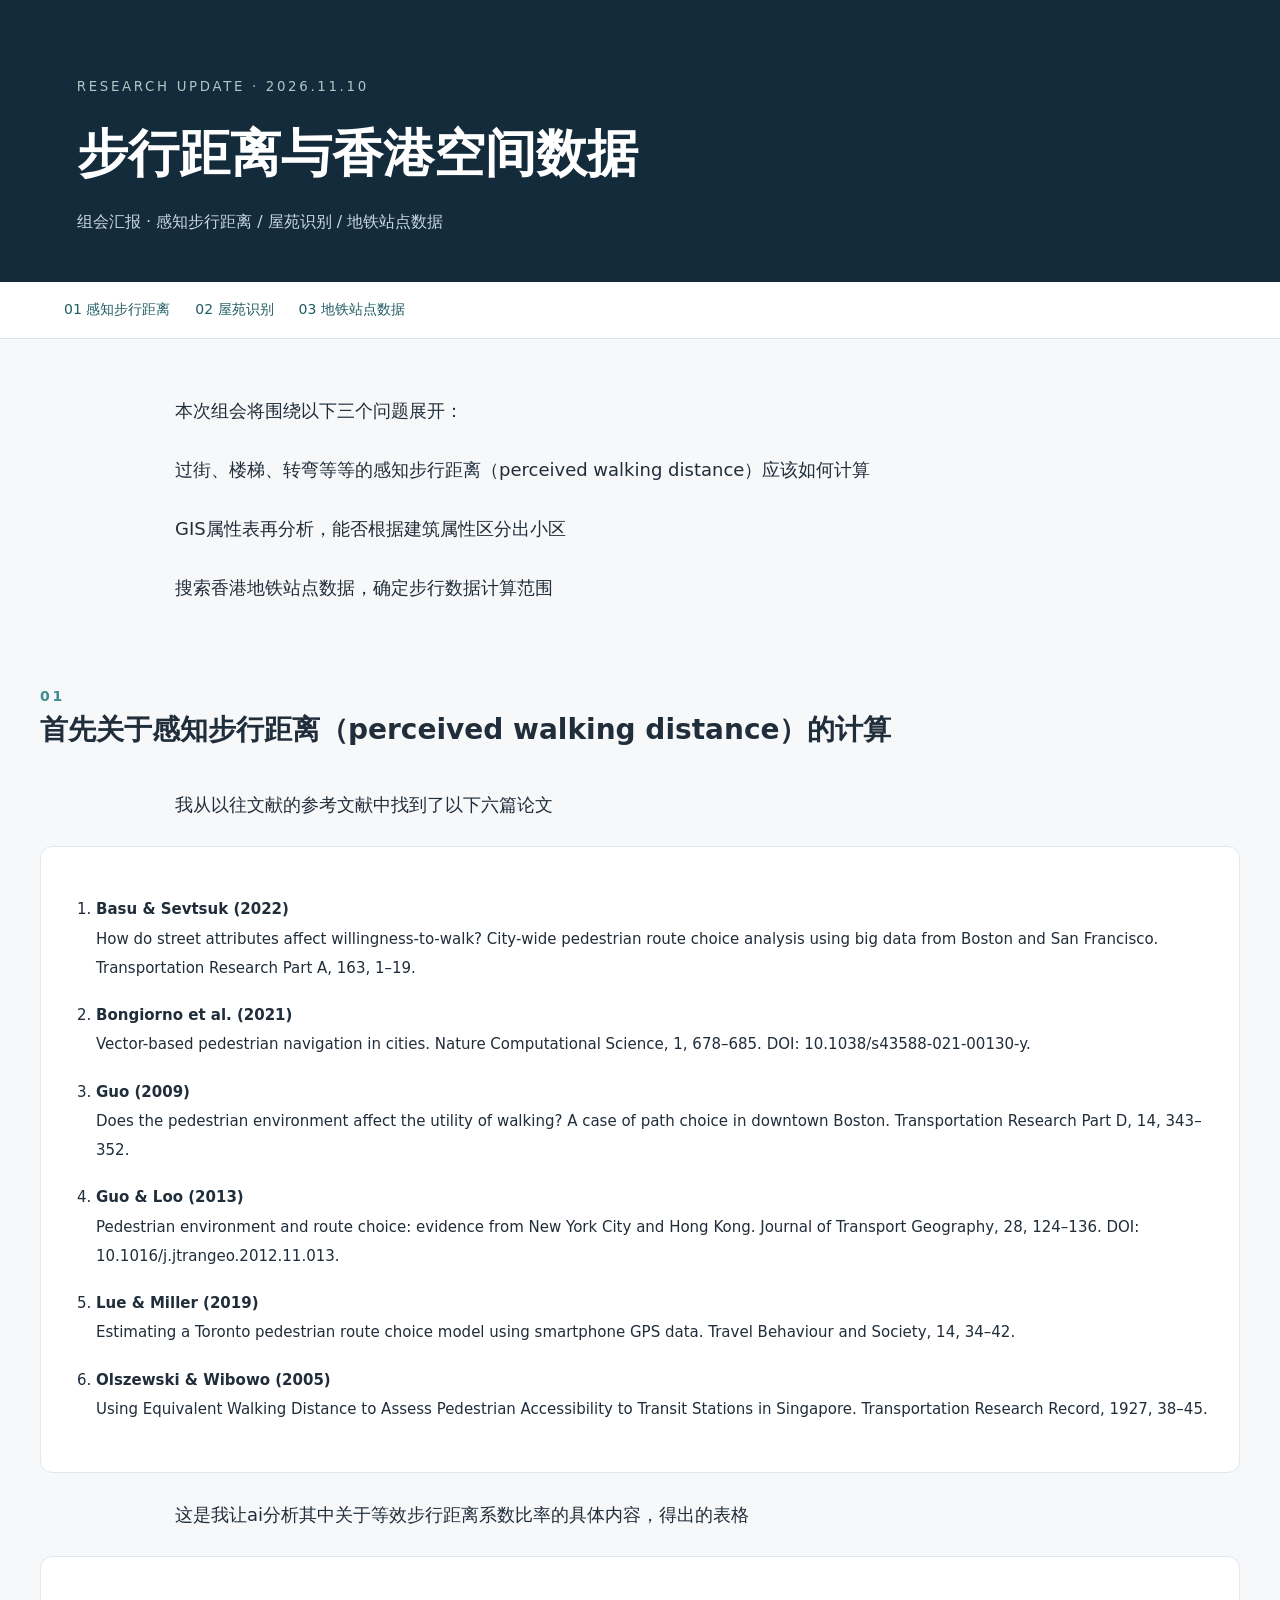
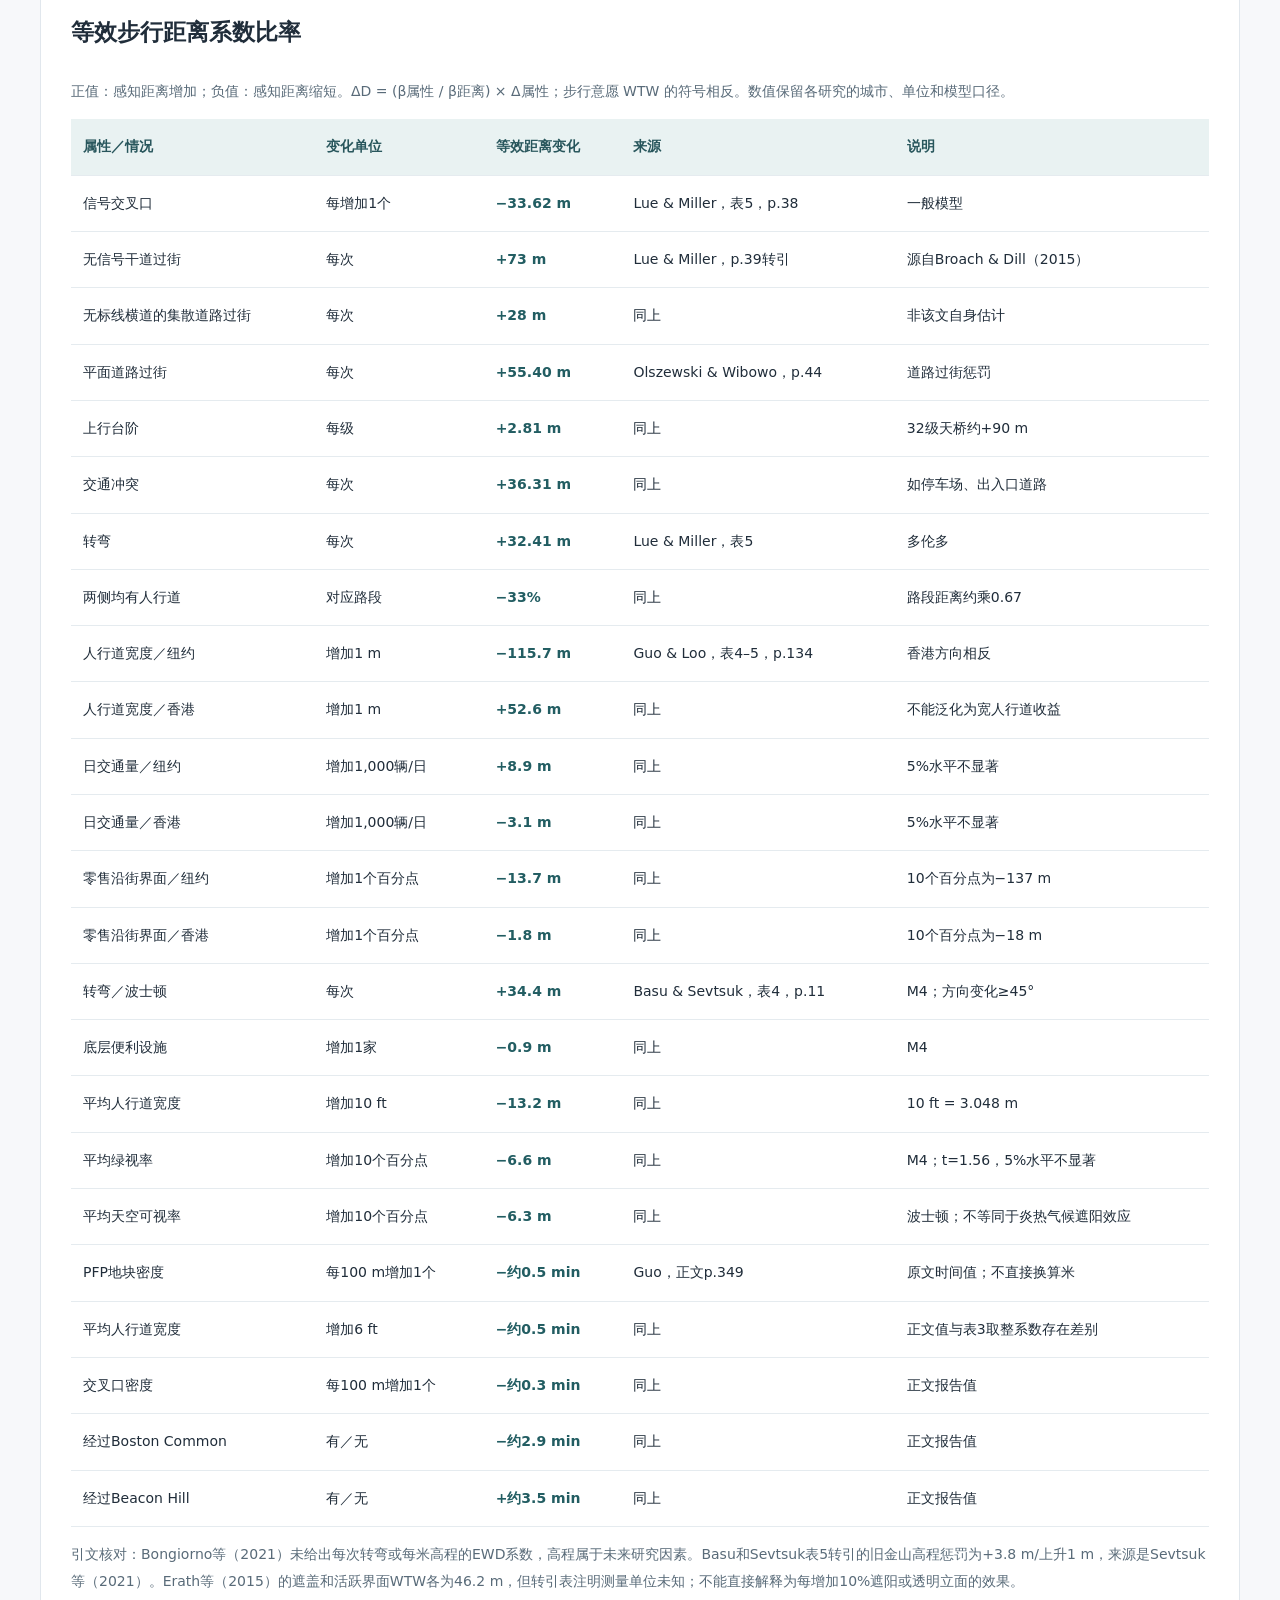
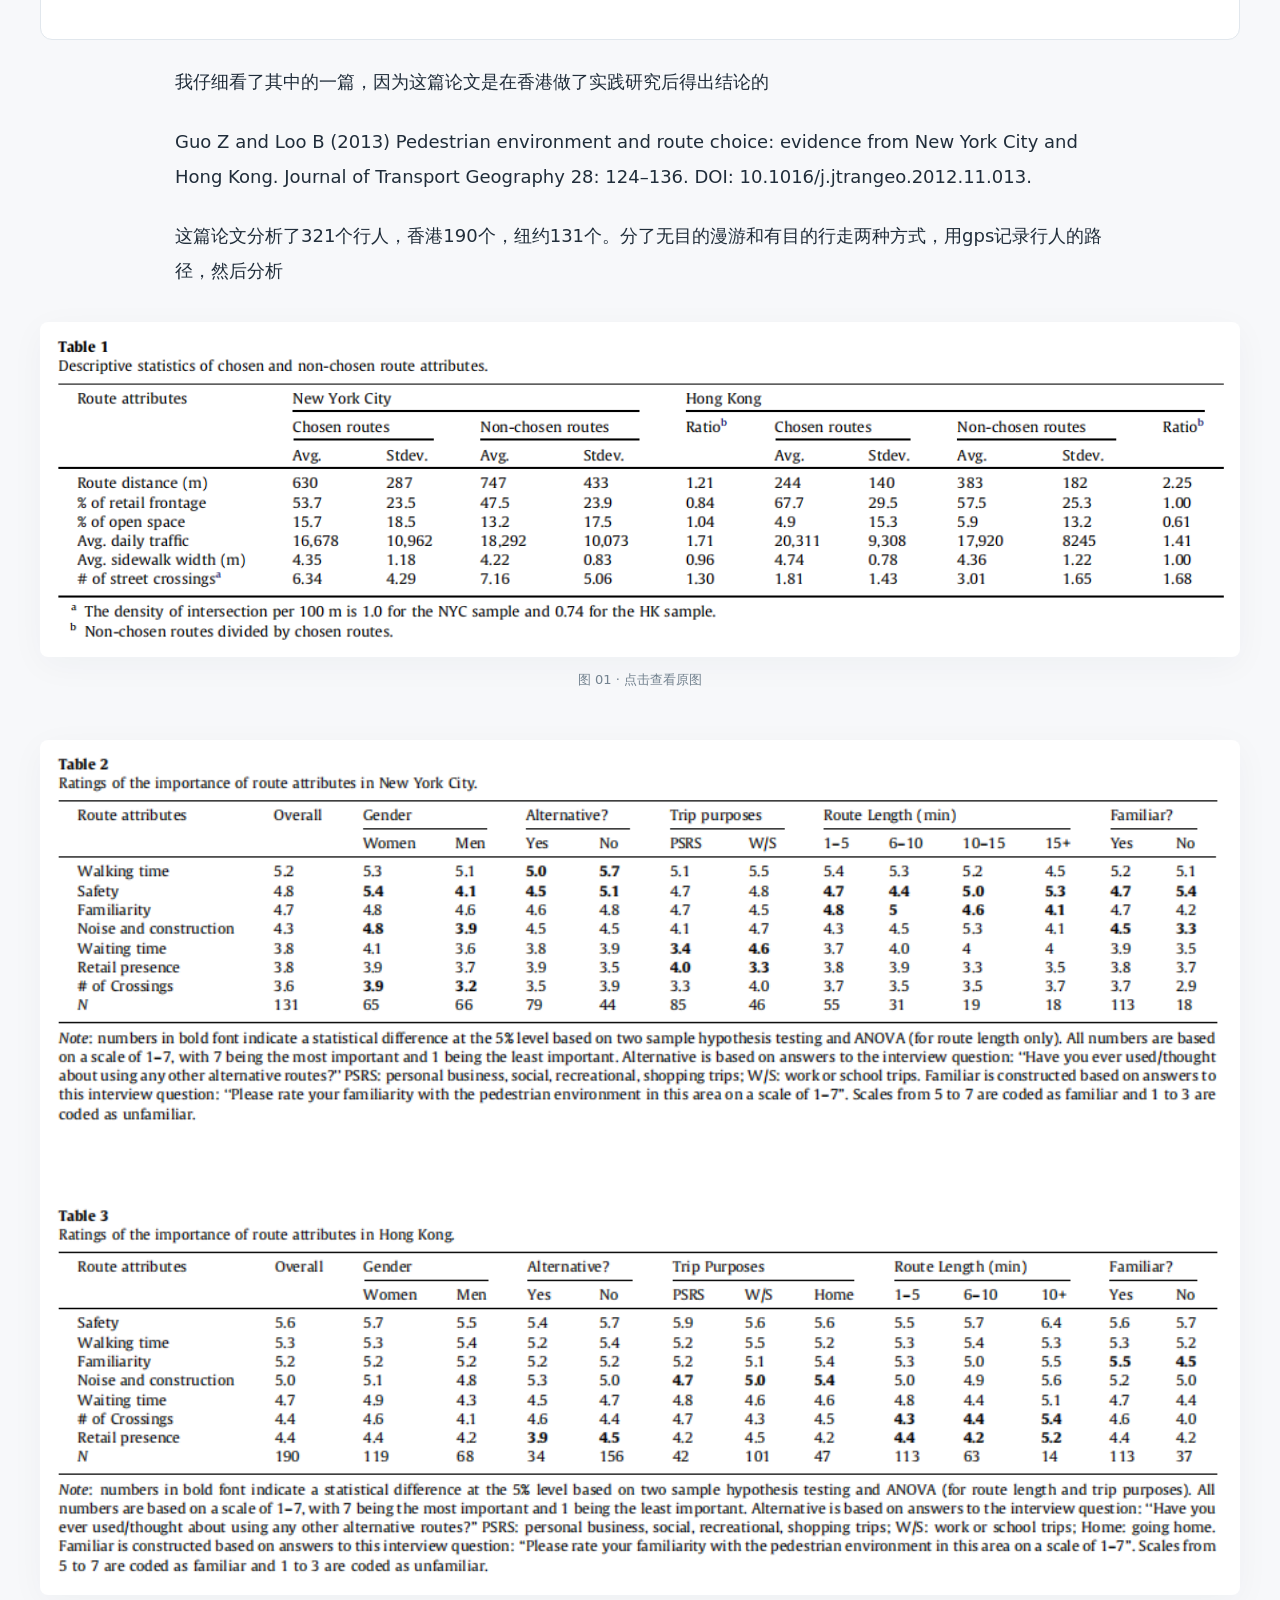
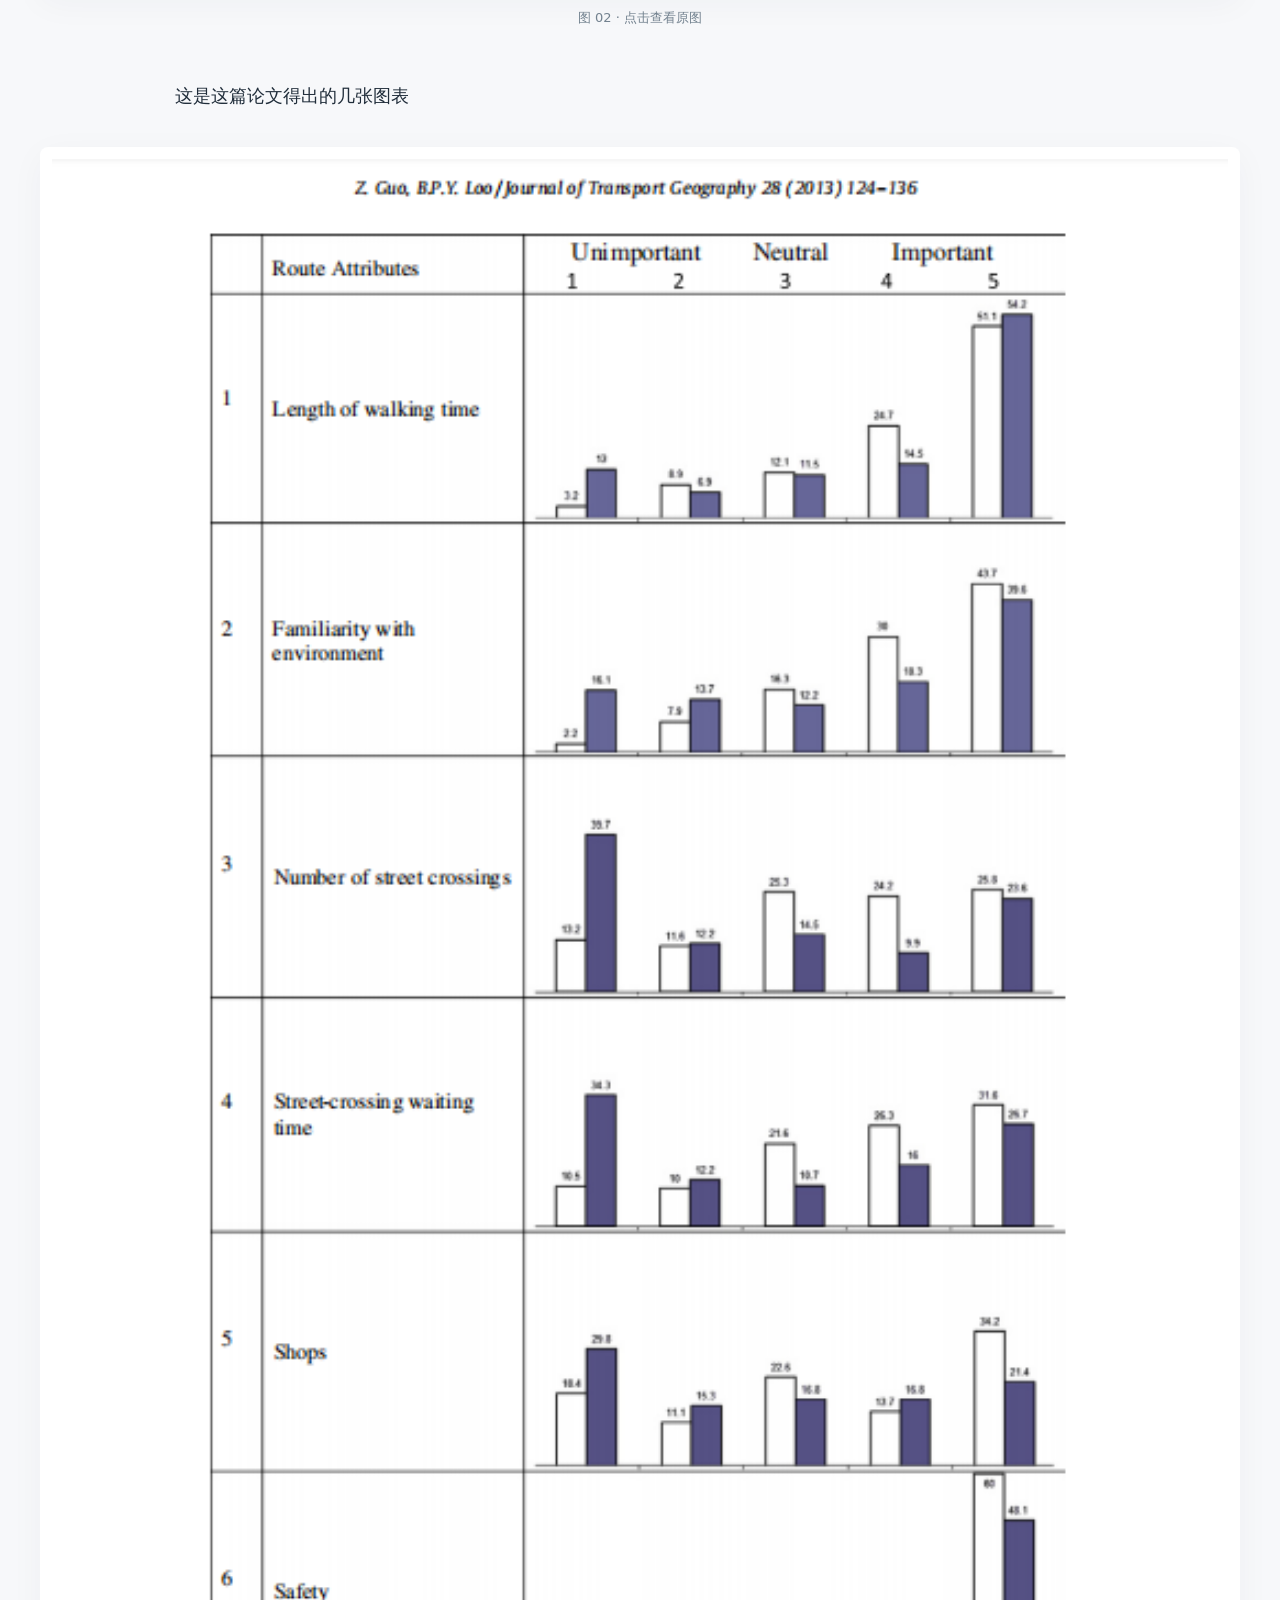
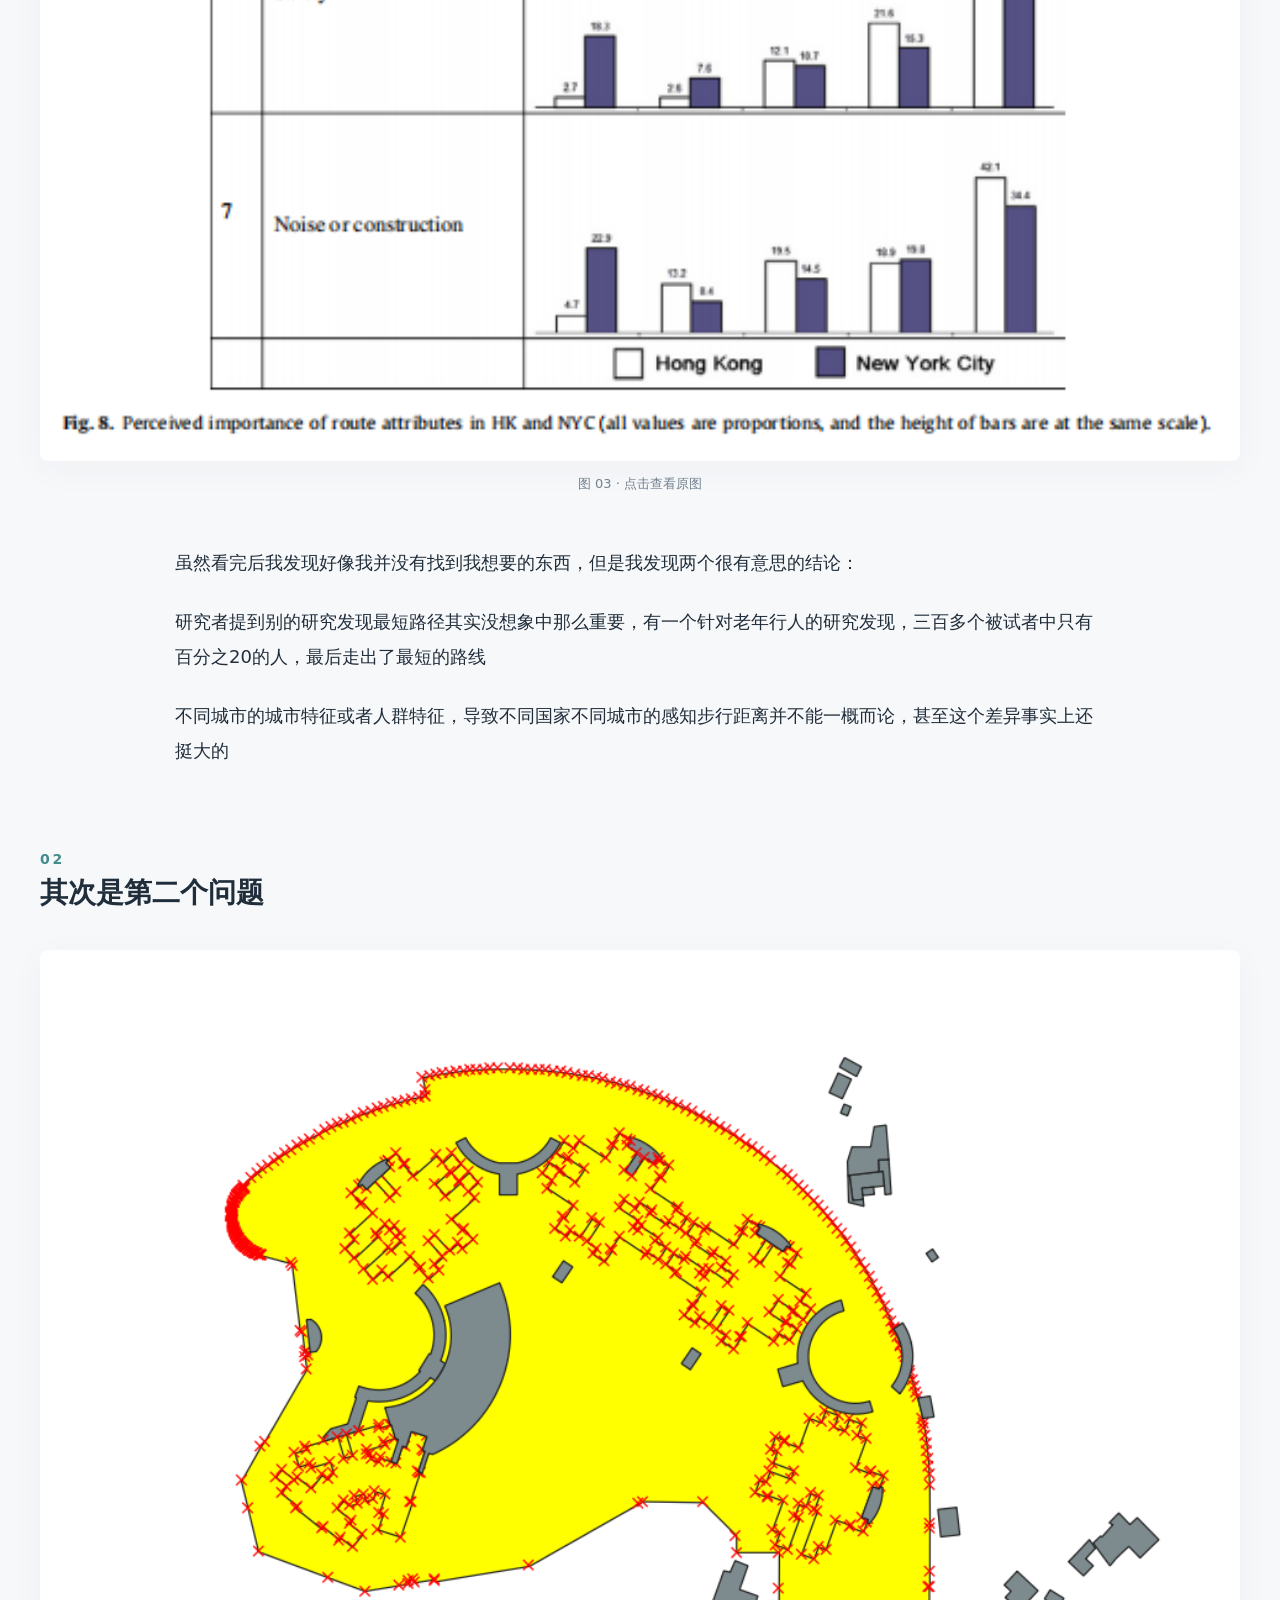
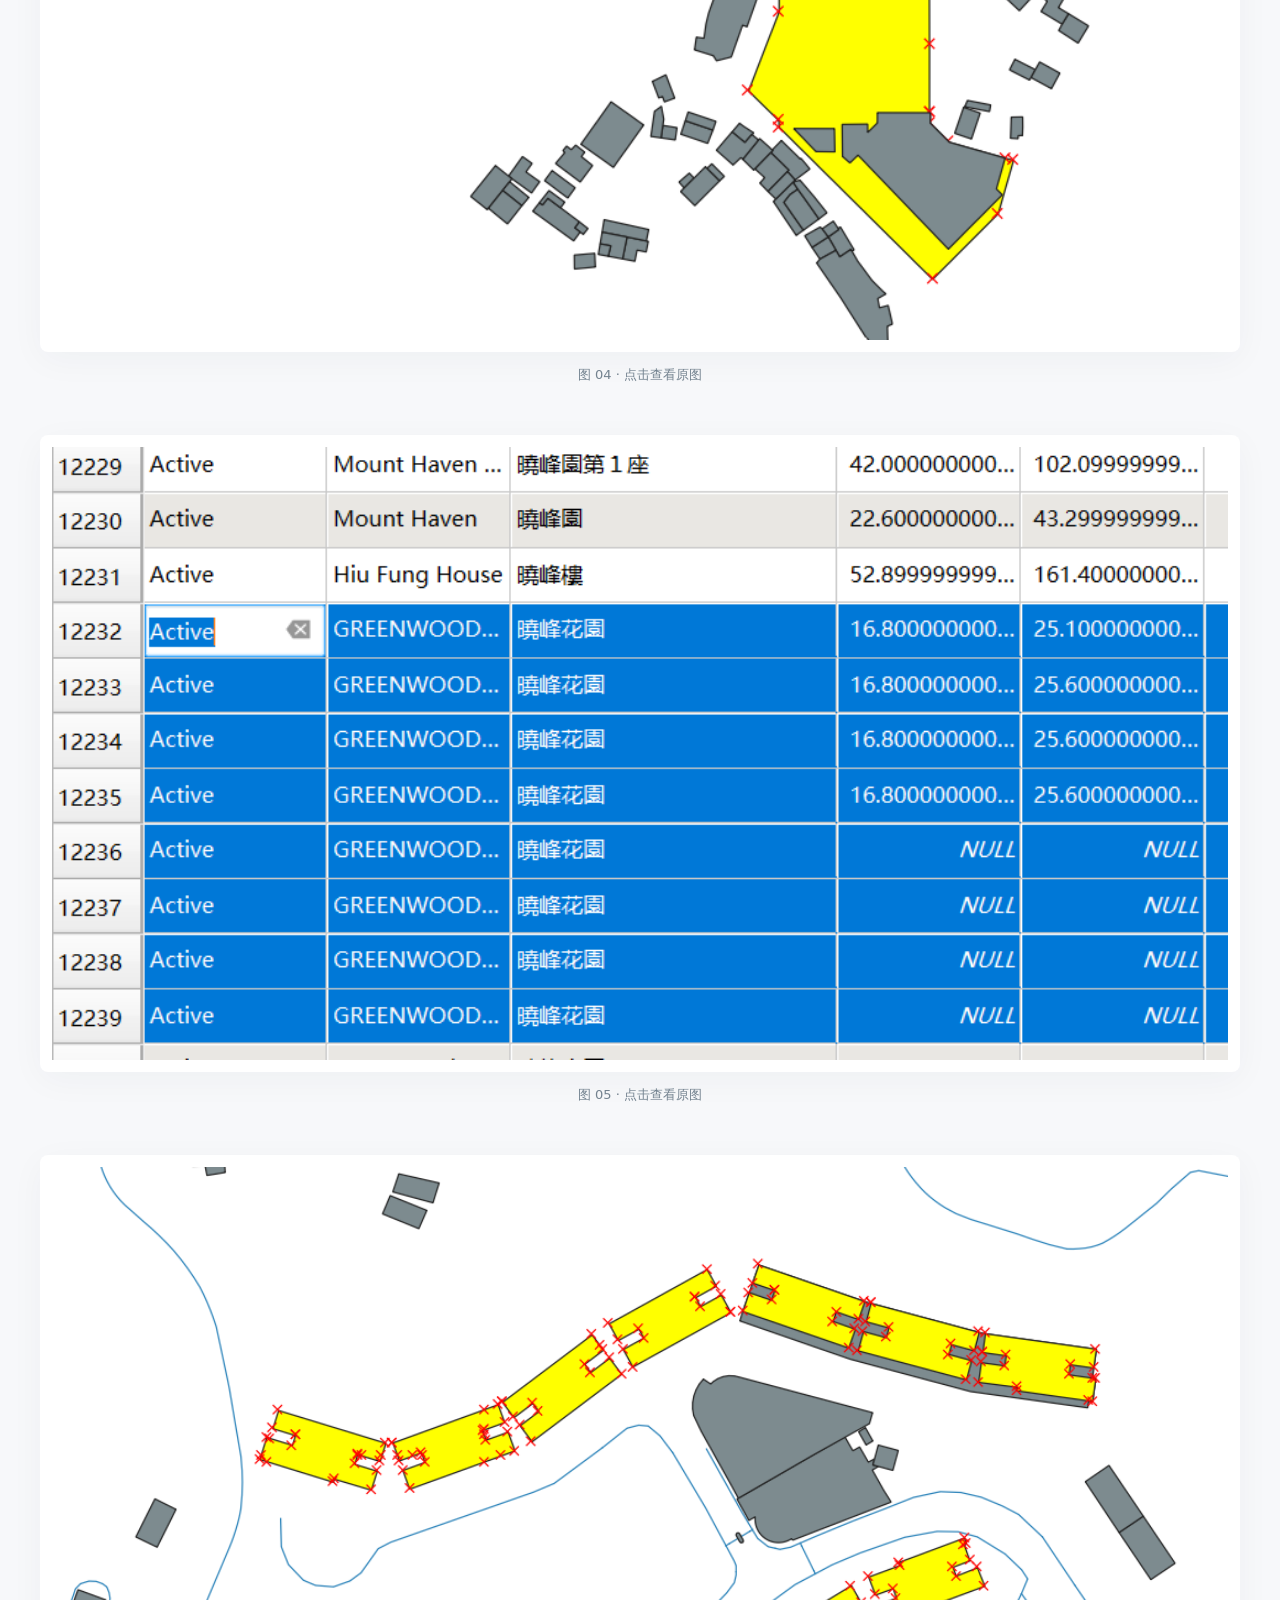
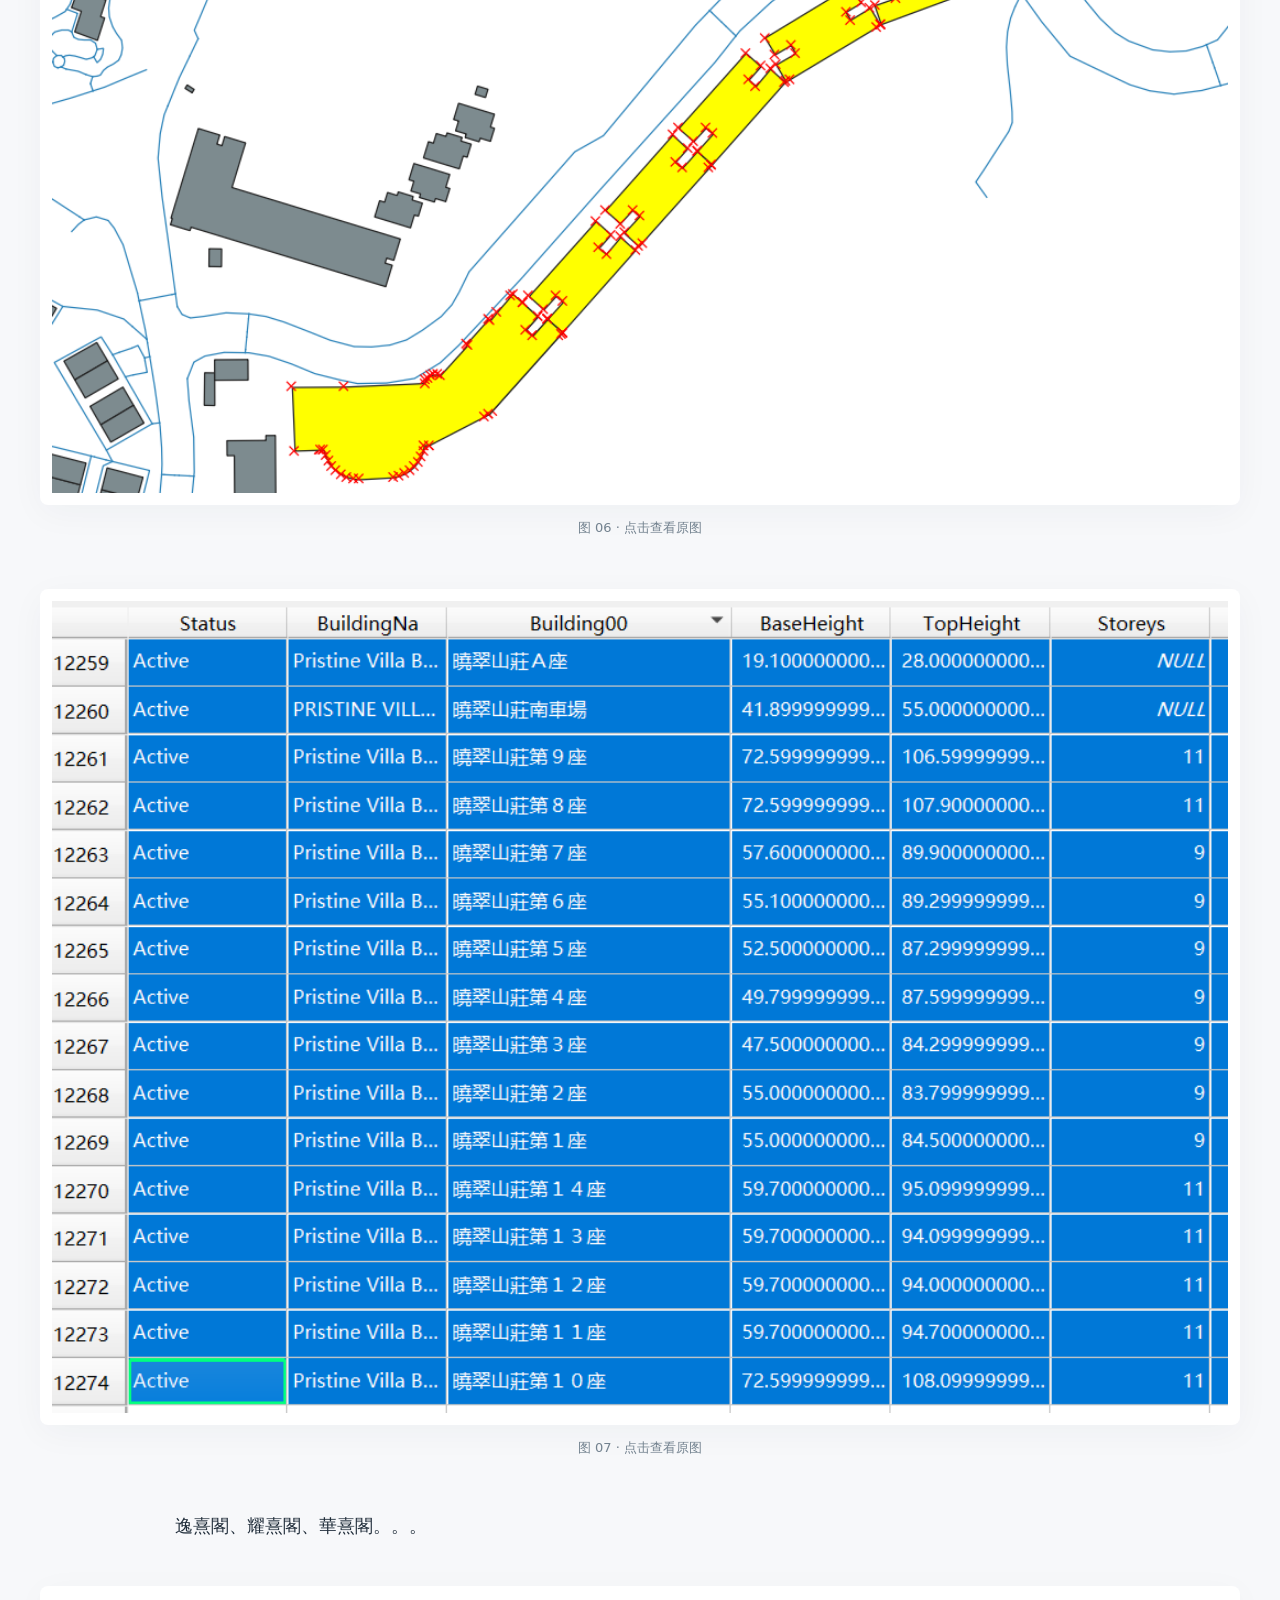
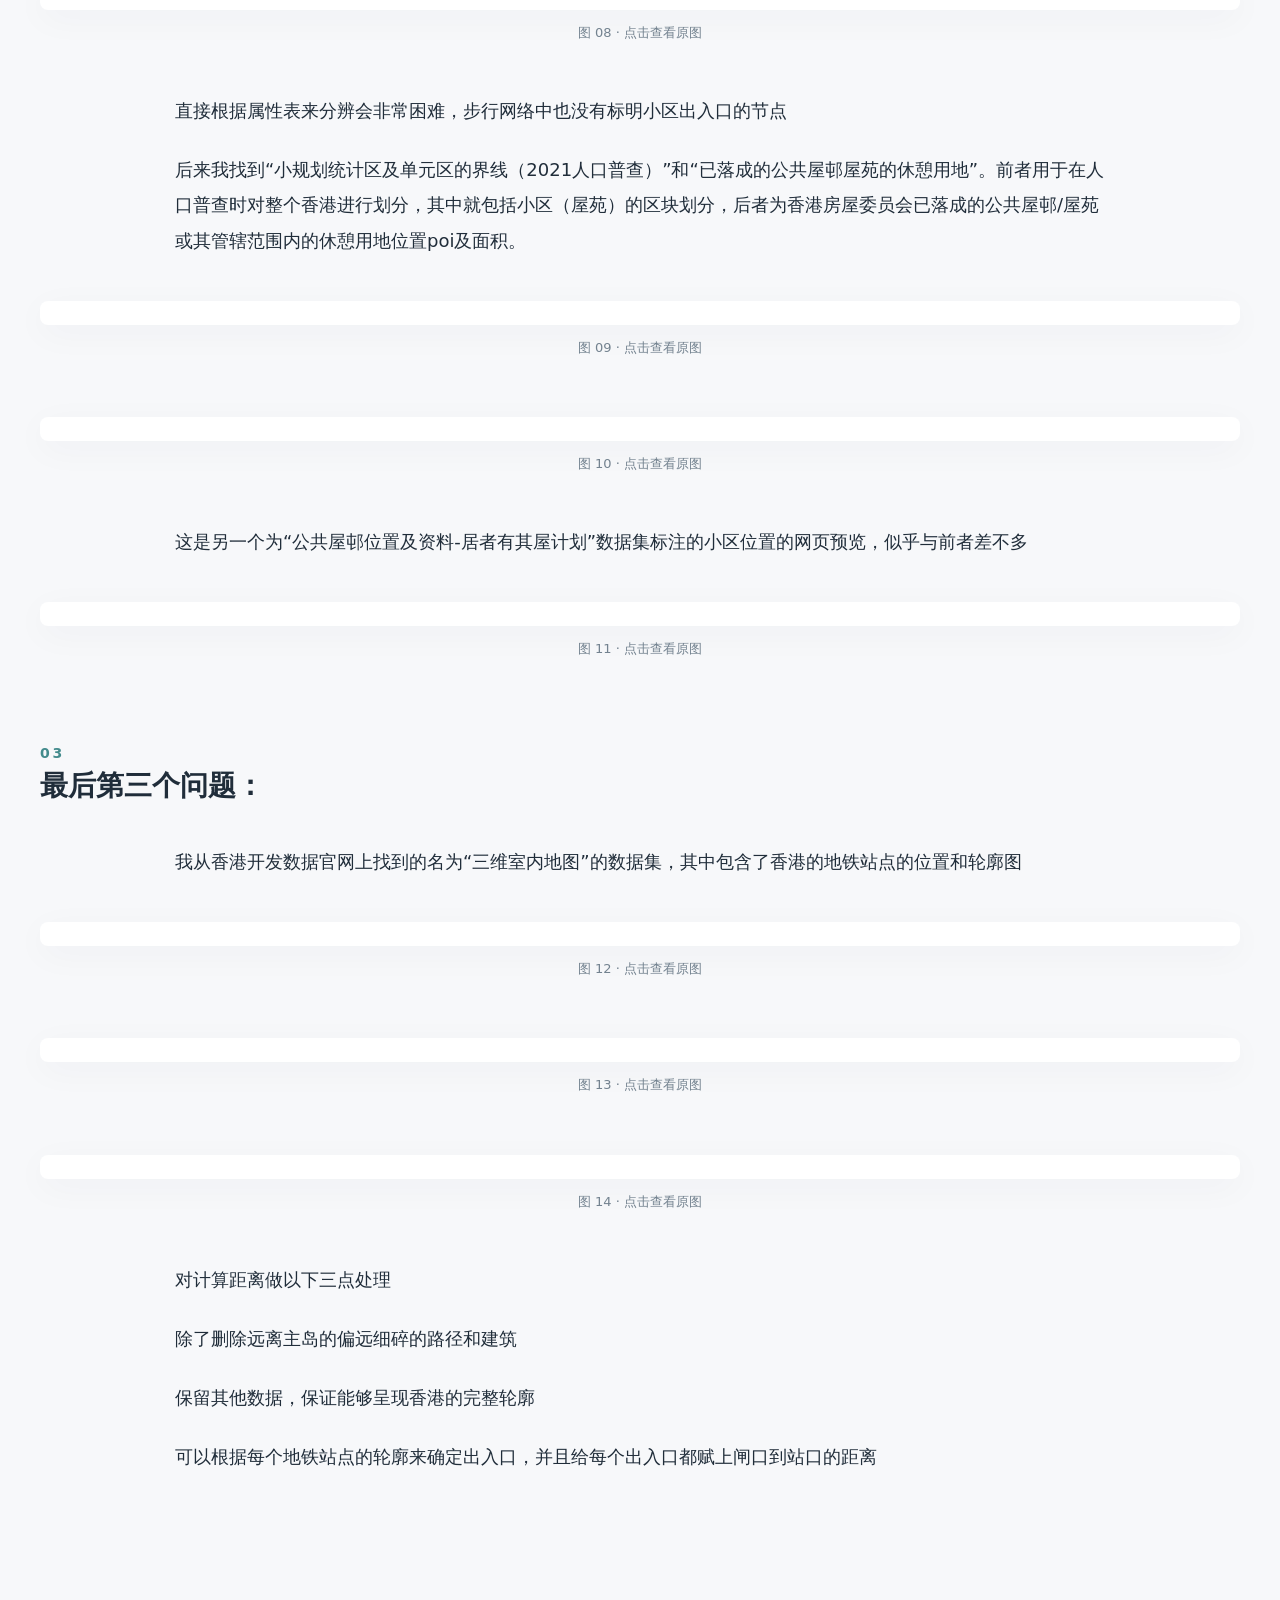
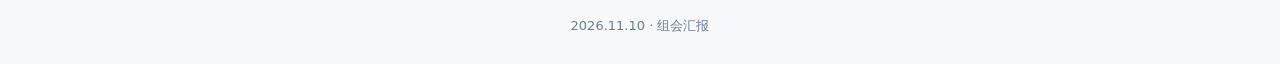
==== 261110_ResearchShare/index.html @ faad73e2 "Add files via upload" ====
<!doctype html><html lang="zh-CN"><meta charset="utf-8"><meta name="viewport" content="width=device-width,initial-scale=1"><title>组会汇报｜步行距离与香港空间数据</title><style>*{box-sizing:border-box}html{scroll-behavior:smooth;scroll-padding-top:90px}body{margin:0;background:#f7f8fa;color:#202d3a;font-family: "Microsoft YaHei",system-ui,sans-serif;line-height:1.95}header{padding:70px 6vw 45px;background:#142b3c;color:white}header small{letter-spacing:.2em;color:#a9c9c6}h1{font-size:clamp(30px,4vw,56px);line-height:1.35;font-weight:600;margin:18px 0}header p{color:#c8d8e3;margin:0}nav{position:sticky;top:0;background:#ffffffed;backdrop-filter:blur(12px);border-bottom:1px solid #dce3e8;padding:14px 5vw;display:flex;gap:25px;z-index:2}nav a{color:#205e64;text-decoration:none;font-size:14px}main{max-width:1280px;margin:auto;padding:30px 40px 90px}main>p{max-width:930px;font-size:18px;margin:24px auto}h2{margin:80px 0 35px;font-size:28px;line-height:1.6}h2 span{display:block;font-size:14px;letter-spacing:.2em;color:#438b8c}h3{font-size:23px}figure{margin:34px 0 48px}.image{border:0;background:white;padding:12px;width:100%;cursor:zoom-in;border-radius:8px;box-shadow:0 8px 35px #1830440a}img{display:block;width:100%;height:auto;object-fit:contain}figcaption{font-size:13px;text-align:center;color:#73828f;margin-top:10px}.research,.references{background:white;padding:30px;border:1px solid #e1e7ed;border-radius:12px}.references{padding-left:55px}.references li{margin:18px 0;font-size:15px}.scroll{overflow-x:auto}table{border-collapse:collapse;width:100%;font-size:14px;min-width:850px}th{text-align:left;background:#e9f2f2;color:#28565c}th,td{padding:14px 12px;border-bottom:1px solid #e5ebef;vertical-align:top}td:nth-child(3){font-weight:700;white-space:nowrap;color:#225d62}.note{font-size:14px;color:#596b79}dialog{border:0;padding:40px 12px 12px;background:#fff;max-width:96vw;max-height:96vh}dialog::backdrop{background:#071522d9}dialog img{width:auto;max-width:90vw;max-height:82vh}dialog button{position:absolute;right:10px;top:7px;border:0;background:none;font-size:22px;cursor:pointer}footer{text-align:center;color:#6d7f8e;padding:25px;font-size:13px}@media(max-width:700px){main{padding:15px 18px 60px}header{padding:45px 24px}nav{gap:14px;overflow:auto;white-space:nowrap}h2{font-size:23px}main>p{font-size:16px}.research{padding:16px}}@media print{nav,dialog{display:none}header{background:white;color:black}main{max-width:none}figure{break-inside:avoid}.scroll{overflow:visible}table{min-width:0;font-size:10px}}</style><header><small>RESEARCH UPDATE · 2026.11.10</small><h1>步行距离与香港空间数据</h1><p>组会汇报 · 感知步行距离 / 屋苑识别 / 地铁站点数据</p></header><nav><a href="#part1">01 感知步行距离</a><a href="#part2">02 屋苑识别</a><a href="#part3">03 地铁站点数据</a></nav><main><p>本次组会将围绕以下三个问题展开：</p><p>过街、楼梯、转弯等等的感知步行距离（perceived walking distance）应该如何计算</p><p>GIS属性表再分析，能否根据建筑属性区分出小区</p><p>搜索香港地铁站点数据，确定步行数据计算范围</p><h2 id="part1"><span>01</span>首先关于感知步行距离（perceived walking distance）的计算</h2><p>我从以往文献的参考文献中找到了以下六篇论文</p><ol class="references"><li><strong>Basu &amp; Sevtsuk (2022)</strong><br>How do street attributes affect willingness-to-walk? City-wide pedestrian route choice analysis using big data from Boston and San Francisco. Transportation Research Part A, 163, 1–19.</li><li><strong>Bongiorno et al. (2021)</strong><br>Vector-based pedestrian navigation in cities. Nature Computational Science, 1, 678–685. DOI: 10.1038/s43588-021-00130-y.</li><li><strong>Guo (2009)</strong><br>Does the pedestrian environment affect the utility of walking? A case of path choice in downtown Boston. Transportation Research Part D, 14, 343–352.</li><li><strong>Guo &amp; Loo (2013)</strong><br>Pedestrian environment and route choice: evidence from New York City and Hong Kong. Journal of Transport Geography, 28, 124–136. DOI: 10.1016/j.jtrangeo.2012.11.013.</li><li><strong>Lue &amp; Miller (2019)</strong><br>Estimating a Toronto pedestrian route choice model using smartphone GPS data. Travel Behaviour and Society, 14, 34–42.</li><li><strong>Olszewski &amp; Wibowo (2005)</strong><br>Using Equivalent Walking Distance to Assess Pedestrian Accessibility to Transit Stations in Singapore. Transportation Research Record, 1927, 38–45.</li></ol><p>这是我让ai分析其中关于等效步行距离系数比率的具体内容，得出的表格</p><div class="research"><h3>等效步行距离系数比率</h3><p class="note">正值：感知距离增加；负值：感知距离缩短。ΔD = (β属性 / β距离) × Δ属性；步行意愿 WTW 的符号相反。数值保留各研究的城市、单位和模型口径。</p><div class="scroll"><table><thead><tr><th>属性／情况</th><th>变化单位</th><th>等效距离变化</th><th>来源</th><th>说明</th></tr></thead><tbody><tr><td>信号交叉口</td><td>每增加1个</td><td>−33.62 m</td><td>Lue &amp; Miller，表5，p.38</td><td>一般模型</td></tr><tr><td>无信号干道过街</td><td>每次</td><td>+73 m</td><td>Lue &amp; Miller，p.39转引</td><td>源自Broach &amp; Dill（2015）</td></tr><tr><td>无标线横道的集散道路过街</td><td>每次</td><td>+28 m</td><td>同上</td><td>非该文自身估计</td></tr><tr><td>平面道路过街</td><td>每次</td><td>+55.40 m</td><td>Olszewski &amp; Wibowo，p.44</td><td>道路过街惩罚</td></tr><tr><td>上行台阶</td><td>每级</td><td>+2.81 m</td><td>同上</td><td>32级天桥约+90 m</td></tr><tr><td>交通冲突</td><td>每次</td><td>+36.31 m</td><td>同上</td><td>如停车场、出入口道路</td></tr><tr><td>转弯</td><td>每次</td><td>+32.41 m</td><td>Lue &amp; Miller，表5</td><td>多伦多</td></tr><tr><td>两侧均有人行道</td><td>对应路段</td><td>−33%</td><td>同上</td><td>路段距离约乘0.67</td></tr><tr><td>人行道宽度／纽约</td><td>增加1 m</td><td>−115.7 m</td><td>Guo &amp; Loo，表4–5，p.134</td><td>香港方向相反</td></tr><tr><td>人行道宽度／香港</td><td>增加1 m</td><td>+52.6 m</td><td>同上</td><td>不能泛化为宽人行道收益</td></tr><tr><td>日交通量／纽约</td><td>增加1,000辆/日</td><td>+8.9 m</td><td>同上</td><td>5%水平不显著</td></tr><tr><td>日交通量／香港</td><td>增加1,000辆/日</td><td>−3.1 m</td><td>同上</td><td>5%水平不显著</td></tr><tr><td>零售沿街界面／纽约</td><td>增加1个百分点</td><td>−13.7 m</td><td>同上</td><td>10个百分点为−137 m</td></tr><tr><td>零售沿街界面／香港</td><td>增加1个百分点</td><td>−1.8 m</td><td>同上</td><td>10个百分点为−18 m</td></tr><tr><td>转弯／波士顿</td><td>每次</td><td>+34.4 m</td><td>Basu &amp; Sevtsuk，表4，p.11</td><td>M4；方向变化≥45°</td></tr><tr><td>底层便利设施</td><td>增加1家</td><td>−0.9 m</td><td>同上</td><td>M4</td></tr><tr><td>平均人行道宽度</td><td>增加10 ft</td><td>−13.2 m</td><td>同上</td><td>10 ft = 3.048 m</td></tr><tr><td>平均绿视率</td><td>增加10个百分点</td><td>−6.6 m</td><td>同上</td><td>M4；t=1.56，5%水平不显著</td></tr><tr><td>平均天空可视率</td><td>增加10个百分点</td><td>−6.3 m</td><td>同上</td><td>波士顿；不等同于炎热气候遮阳效应</td></tr><tr><td>PFP地块密度</td><td>每100 m增加1个</td><td>−约0.5 min</td><td>Guo，正文p.349</td><td>原文时间值；不直接换算米</td></tr><tr><td>平均人行道宽度</td><td>增加6 ft</td><td>−约0.5 min</td><td>同上</td><td>正文值与表3取整系数存在差别</td></tr><tr><td>交叉口密度</td><td>每100 m增加1个</td><td>−约0.3 min</td><td>同上</td><td>正文报告值</td></tr><tr><td>经过Boston Common</td><td>有／无</td><td>−约2.9 min</td><td>同上</td><td>正文报告值</td></tr><tr><td>经过Beacon Hill</td><td>有／无</td><td>+约3.5 min</td><td>同上</td><td>正文报告值</td></tr></tbody></table></div><p class="note">引文核对：Bongiorno等（2021）未给出每次转弯或每米高程的EWD系数，高程属于未来研究因素。Basu和Sevtsuk表5转引的旧金山高程惩罚为+3.8 m/上升1 m，来源是Sevtsuk等（2021）。Erath等（2015）的遮盖和活跃界面WTW各为46.2 m，但转引表注明测量单位未知；不能直接解释为每增加10%遮阳或透明立面的效果。</p></div><p>我仔细看了其中的一篇，因为这篇论文是在香港做了实践研究后得出结论的</p><p>Guo Z and Loo B (2013) Pedestrian environment and route choice: evidence from New York City and Hong Kong. Journal of Transport Geography 28: 124–136. DOI: 10.1016/j.jtrangeo.2012.11.013.</p><p>这篇论文分析了321个行人，香港190个，纽约131个。分了无目的漫游和有目的行走两种方式，用gps记录行人的路径，然后分析</p><figure><button class="image" aria-label="放大图片 1"><img src="assets/image1.png" alt="Word原文图 1" loading="lazy"></button><figcaption>图 01 · 点击查看原图</figcaption></figure><figure><button class="image" aria-label="放大图片 2"><img src="assets/image2.png" alt="Word原文图 2" loading="lazy"></button><figcaption>图 02 · 点击查看原图</figcaption></figure><p>这是这篇论文得出的几张图表</p><figure><button class="image" aria-label="放大图片 3"><img src="assets/image3.png" alt="Word原文图 3" loading="lazy"></button><figcaption>图 03 · 点击查看原图</figcaption></figure><p>虽然看完后我发现好像我并没有找到我想要的东西，但是我发现两个很有意思的结论：</p><p>研究者提到别的研究发现最短路径其实没想象中那么重要，有一个针对老年行人的研究发现，三百多个被试者中只有百分之20的人，最后走出了最短的路线</p><p>不同城市的城市特征或者人群特征，导致不同国家不同城市的感知步行距离并不能一概而论，甚至这个差异事实上还挺大的</p><h2 id="part2"><span>02</span>其次是第二个问题</h2><figure><button class="image" aria-label="放大图片 4"><img src="assets/image4.png" alt="Word原文图 4" loading="lazy"></button><figcaption>图 04 · 点击查看原图</figcaption></figure><figure><button class="image" aria-label="放大图片 5"><img src="assets/image5.png" alt="Word原文图 5" loading="lazy"></button><figcaption>图 05 · 点击查看原图</figcaption></figure><figure><button class="image" aria-label="放大图片 6"><img src="assets/image6.png" alt="Word原文图 6" loading="lazy"></button><figcaption>图 06 · 点击查看原图</figcaption></figure><figure><button class="image" aria-label="放大图片 7"><img src="assets/image7.png" alt="Word原文图 7" loading="lazy"></button><figcaption>图 07 · 点击查看原图</figcaption></figure><p>逸熹閣、耀熹閣、華熹閣。。。</p><figure><button class="image" aria-label="放大图片 8"><img src="assets/image8.png" alt="Word原文图 8" loading="lazy"></button><figcaption>图 08 · 点击查看原图</figcaption></figure><p>直接根据属性表来分辨会非常困难，步行网络中也没有标明小区出入口的节点</p><p>后来我找到“小规划统计区及单元区的界线（2021人口普查）”和“已落成的公共屋邨屋苑的休憩用地”。前者用于在人口普查时对整个香港进行划分，其中就包括小区（屋苑）的区块划分，后者为香港房屋委员会已落成的公共屋邨/屋苑或其管辖范围内的休憩用地位置poi及面积。</p><figure><button class="image" aria-label="放大图片 9"><img src="assets/image9.png" alt="Word原文图 9" loading="lazy"></button><figcaption>图 09 · 点击查看原图</figcaption></figure><figure><button class="image" aria-label="放大图片 10"><img src="assets/image10.png" alt="Word原文图 10" loading="lazy"></button><figcaption>图 10 · 点击查看原图</figcaption></figure><p>这是另一个为“公共屋邨位置及资料-居者有其屋计划”数据集标注的小区位置的网页预览，似乎与前者差不多</p><figure><button class="image" aria-label="放大图片 11"><img src="assets/image11.png" alt="Word原文图 11" loading="lazy"></button><figcaption>图 11 · 点击查看原图</figcaption></figure><h2 id="part3"><span>03</span>最后第三个问题：</h2><p>我从香港开发数据官网上找到的名为“三维室内地图”的数据集，其中包含了香港的地铁站点的位置和轮廓图</p><figure><button class="image" aria-label="放大图片 12"><img src="assets/image12.png" alt="Word原文图 12" loading="lazy"></button><figcaption>图 12 · 点击查看原图</figcaption></figure><figure><button class="image" aria-label="放大图片 13"><img src="assets/image13.png" alt="Word原文图 13" loading="lazy"></button><figcaption>图 13 · 点击查看原图</figcaption></figure><figure><button class="image" aria-label="放大图片 14"><img src="assets/image14.png" alt="Word原文图 14" loading="lazy"></button><figcaption>图 14 · 点击查看原图</figcaption></figure><p>对计算距离做以下三点处理</p><p>除了删除远离主岛的偏远细碎的路径和建筑</p><p>保留其他数据，保证能够呈现香港的完整轮廓</p><p>可以根据每个地铁站点的轮廓来确定出入口，并且给每个出入口都赋上闸口到站口的距离</p></main><footer>2026.11.10 · 组会汇报</footer><dialog><button aria-label="关闭">×</button><img alt="原图放大"></dialog><script>const d=document.querySelector("dialog");document.querySelectorAll(".image").forEach(b=>b.onclick=()=>{d.querySelector("img").src=b.querySelector("img").src;d.showModal()});d.querySelector("button").onclick=()=>d.close();d.onclick=e=>{if(e.target===d)d.close()};</script></html>
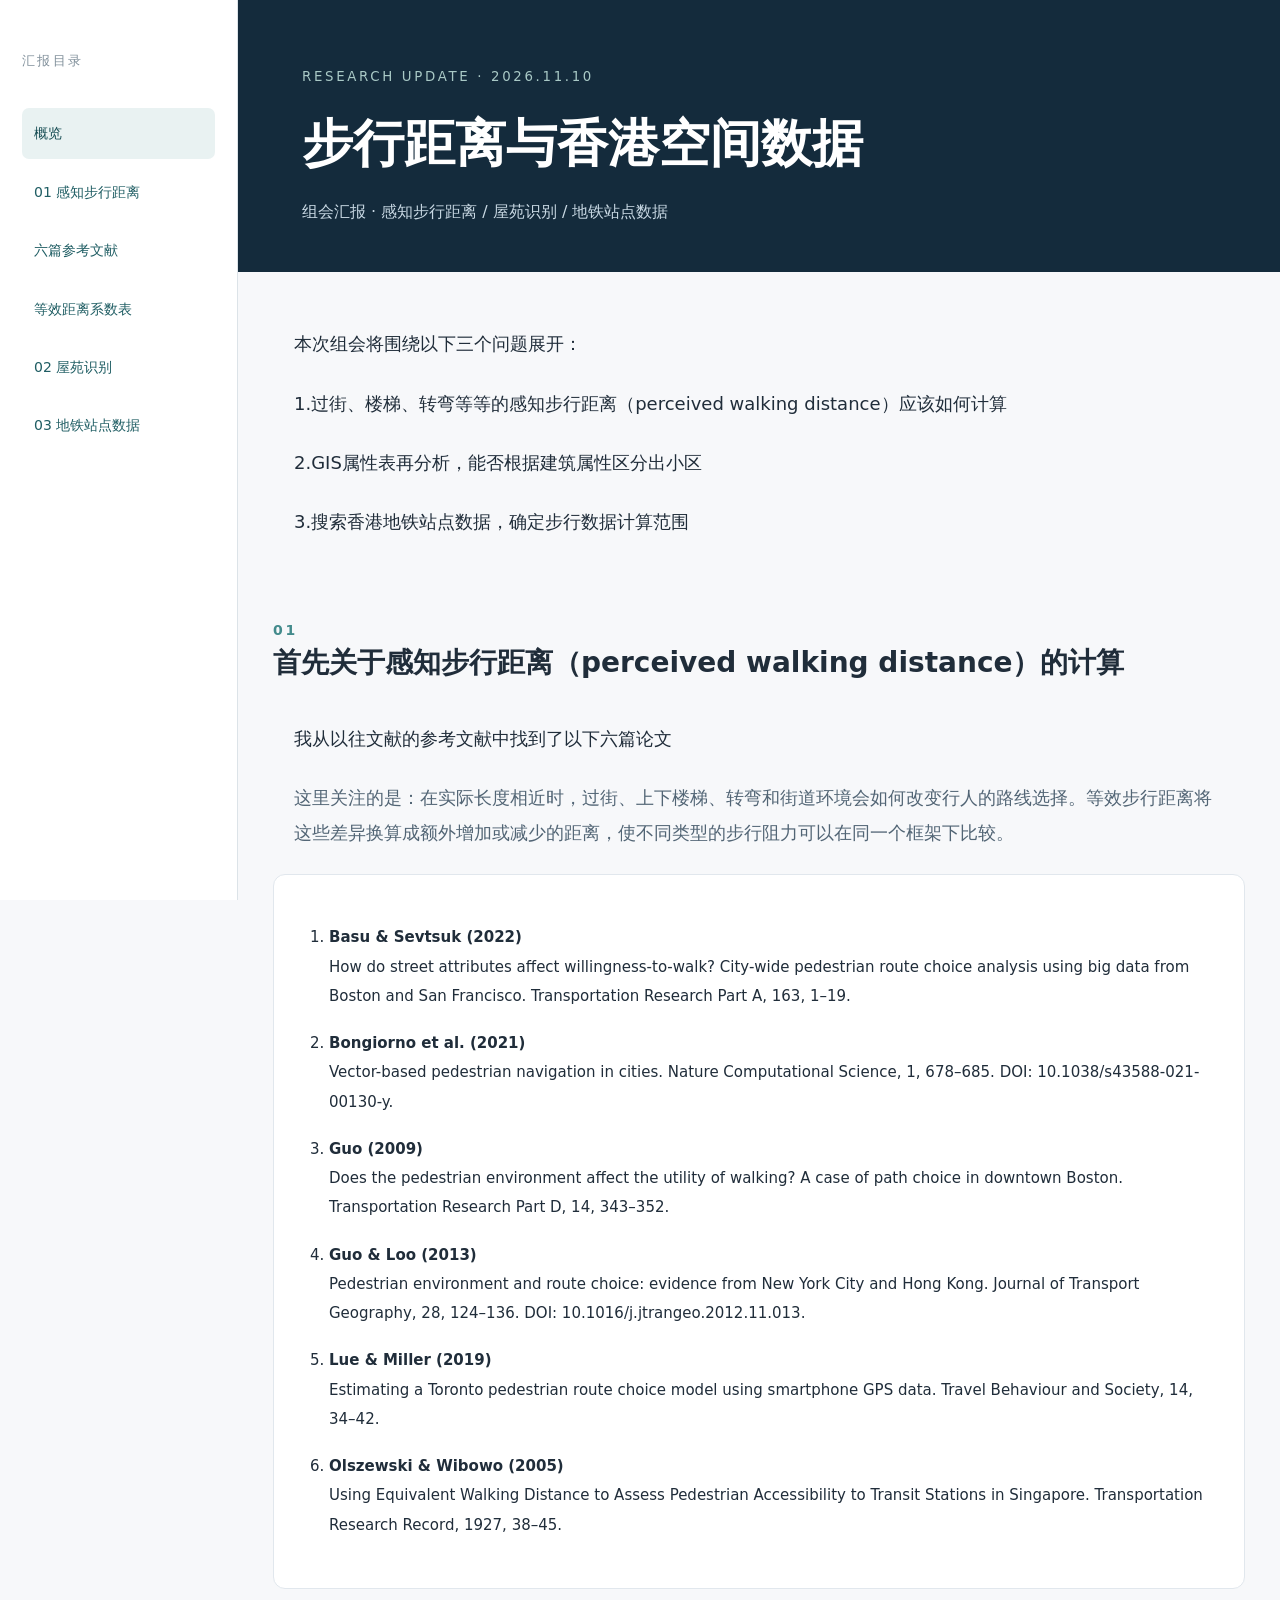
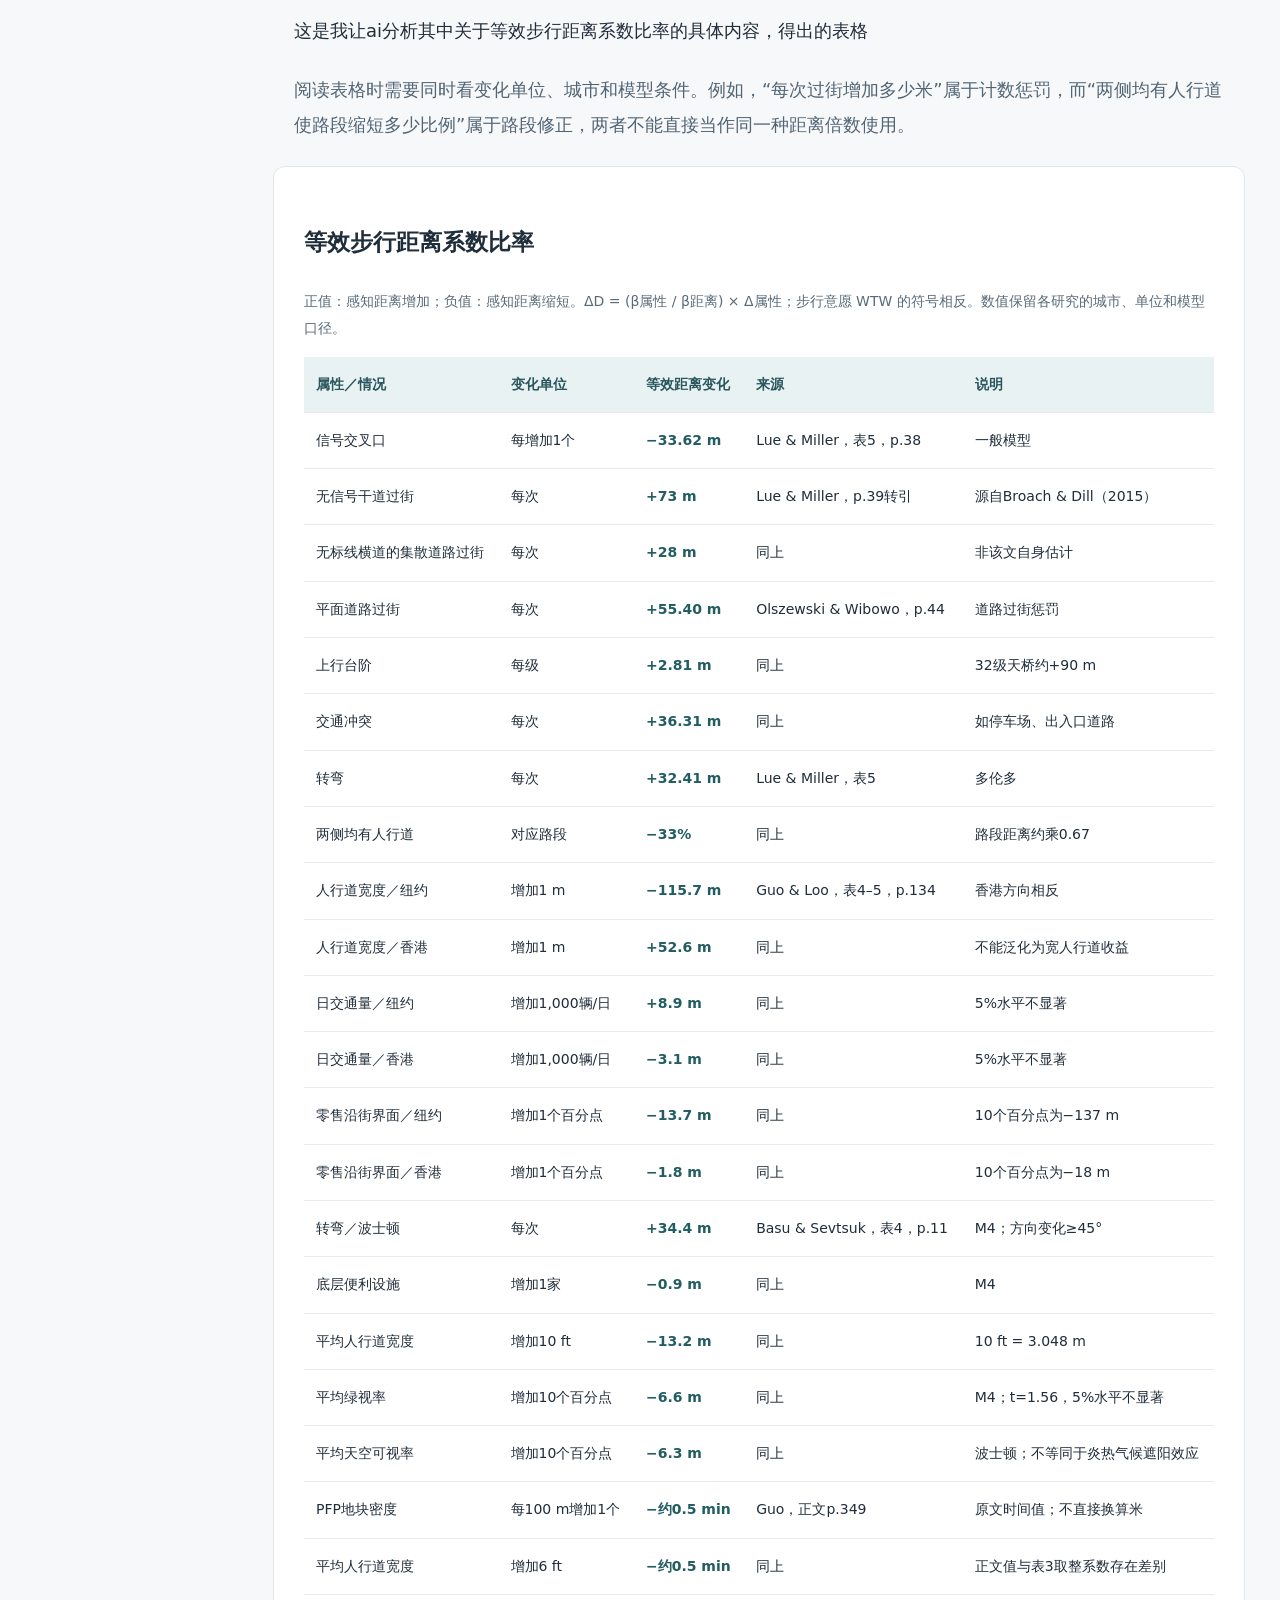
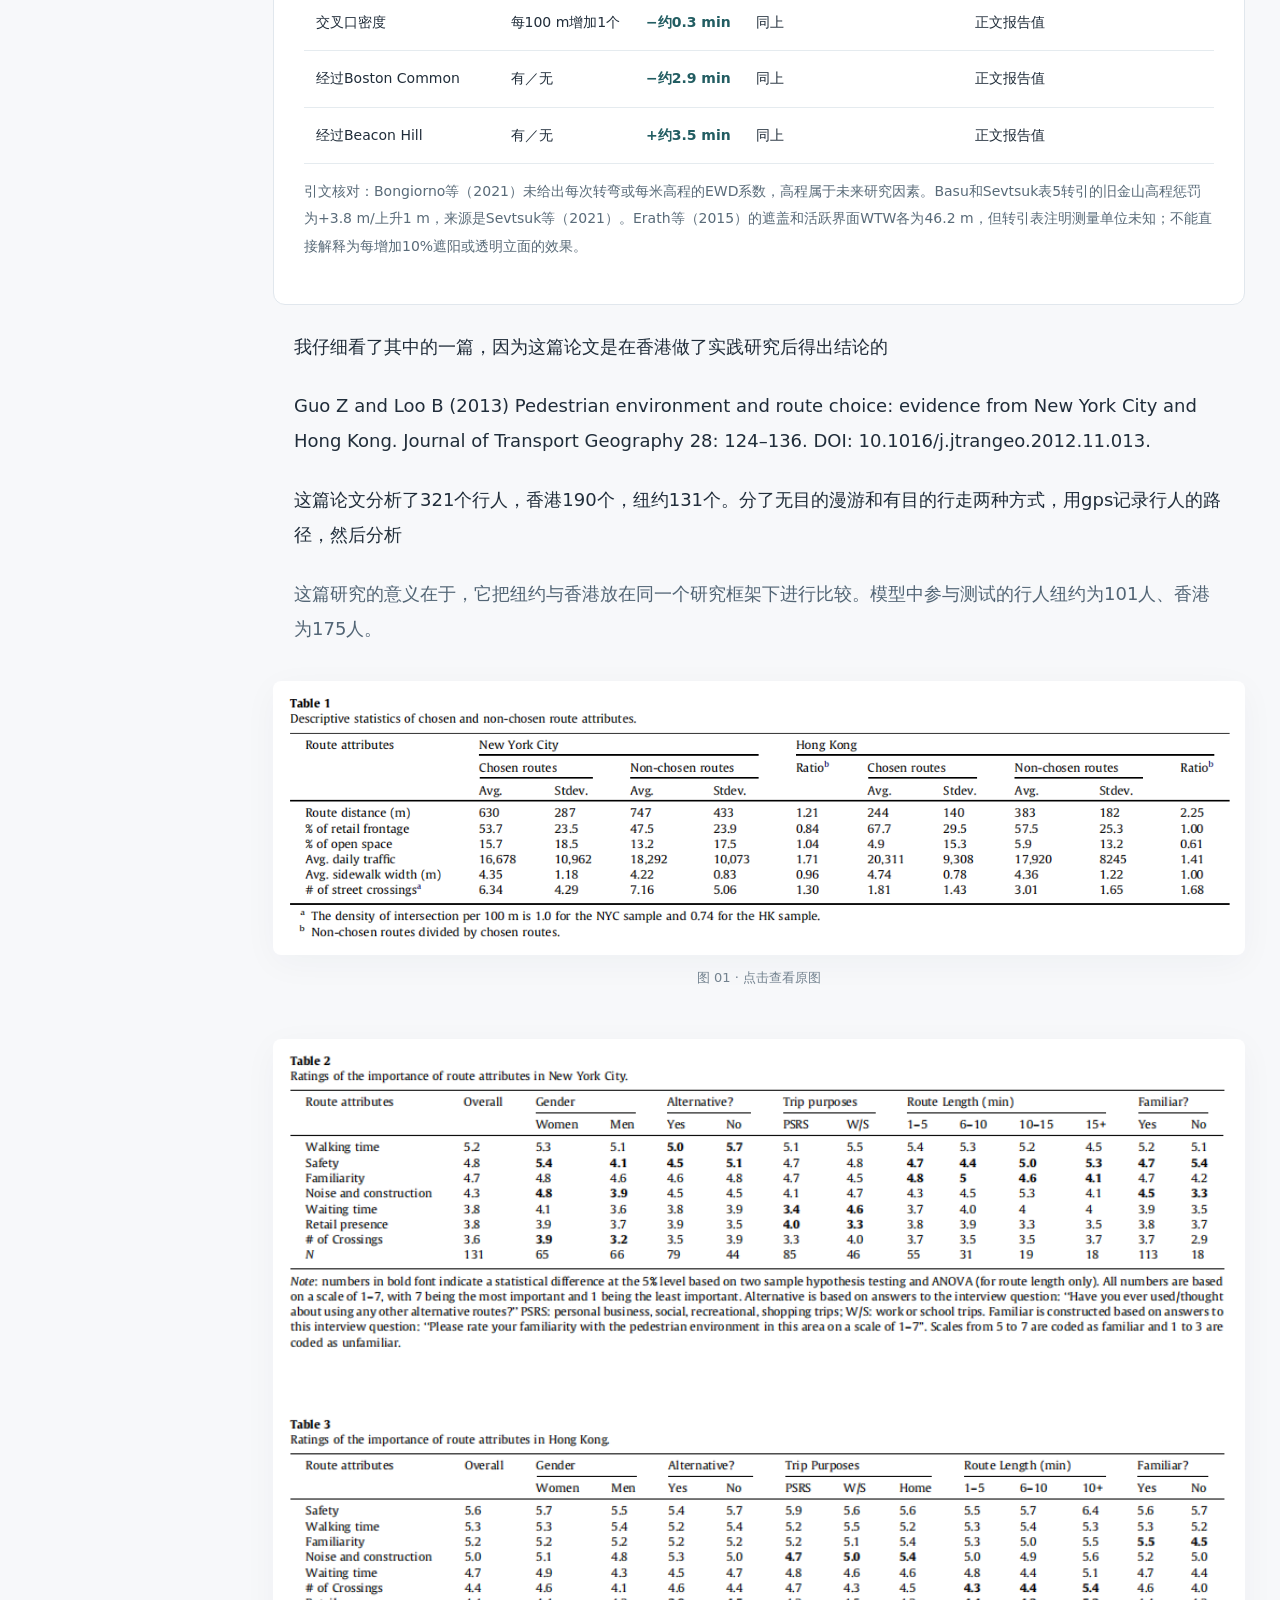
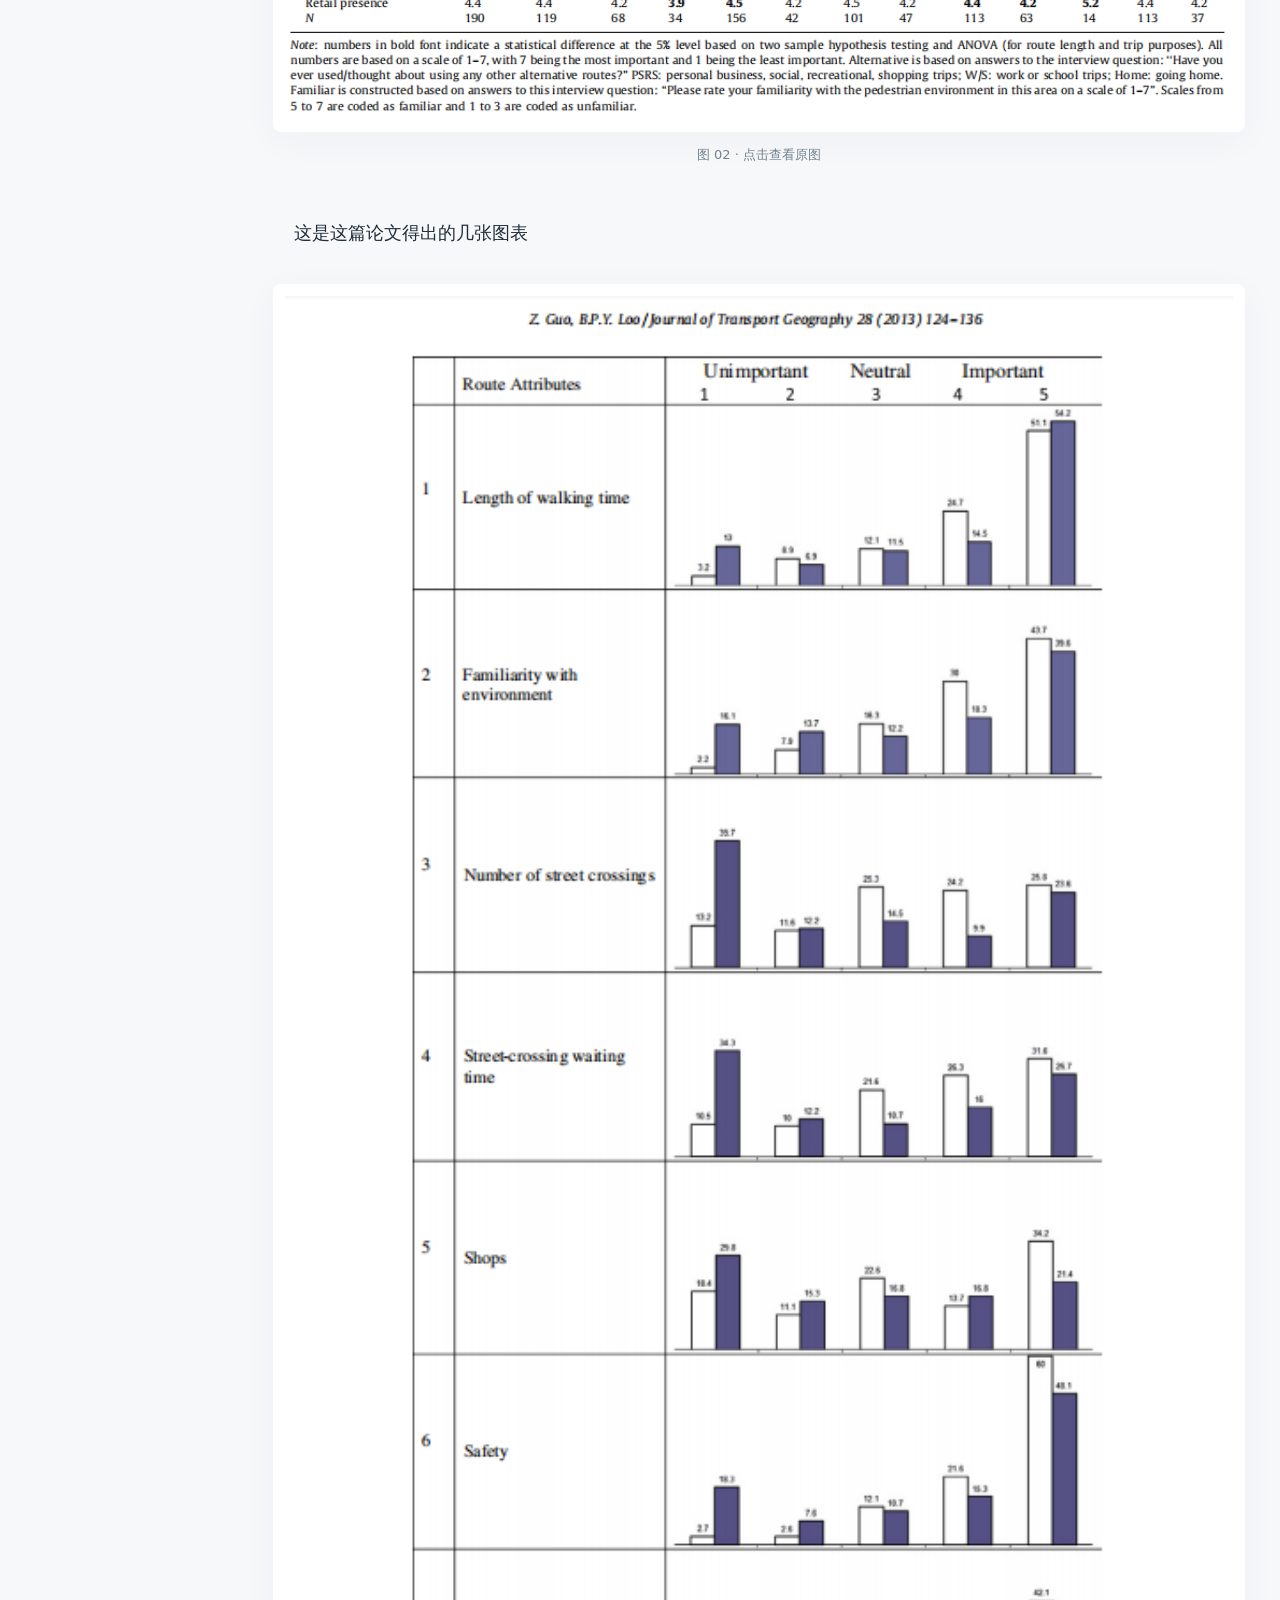
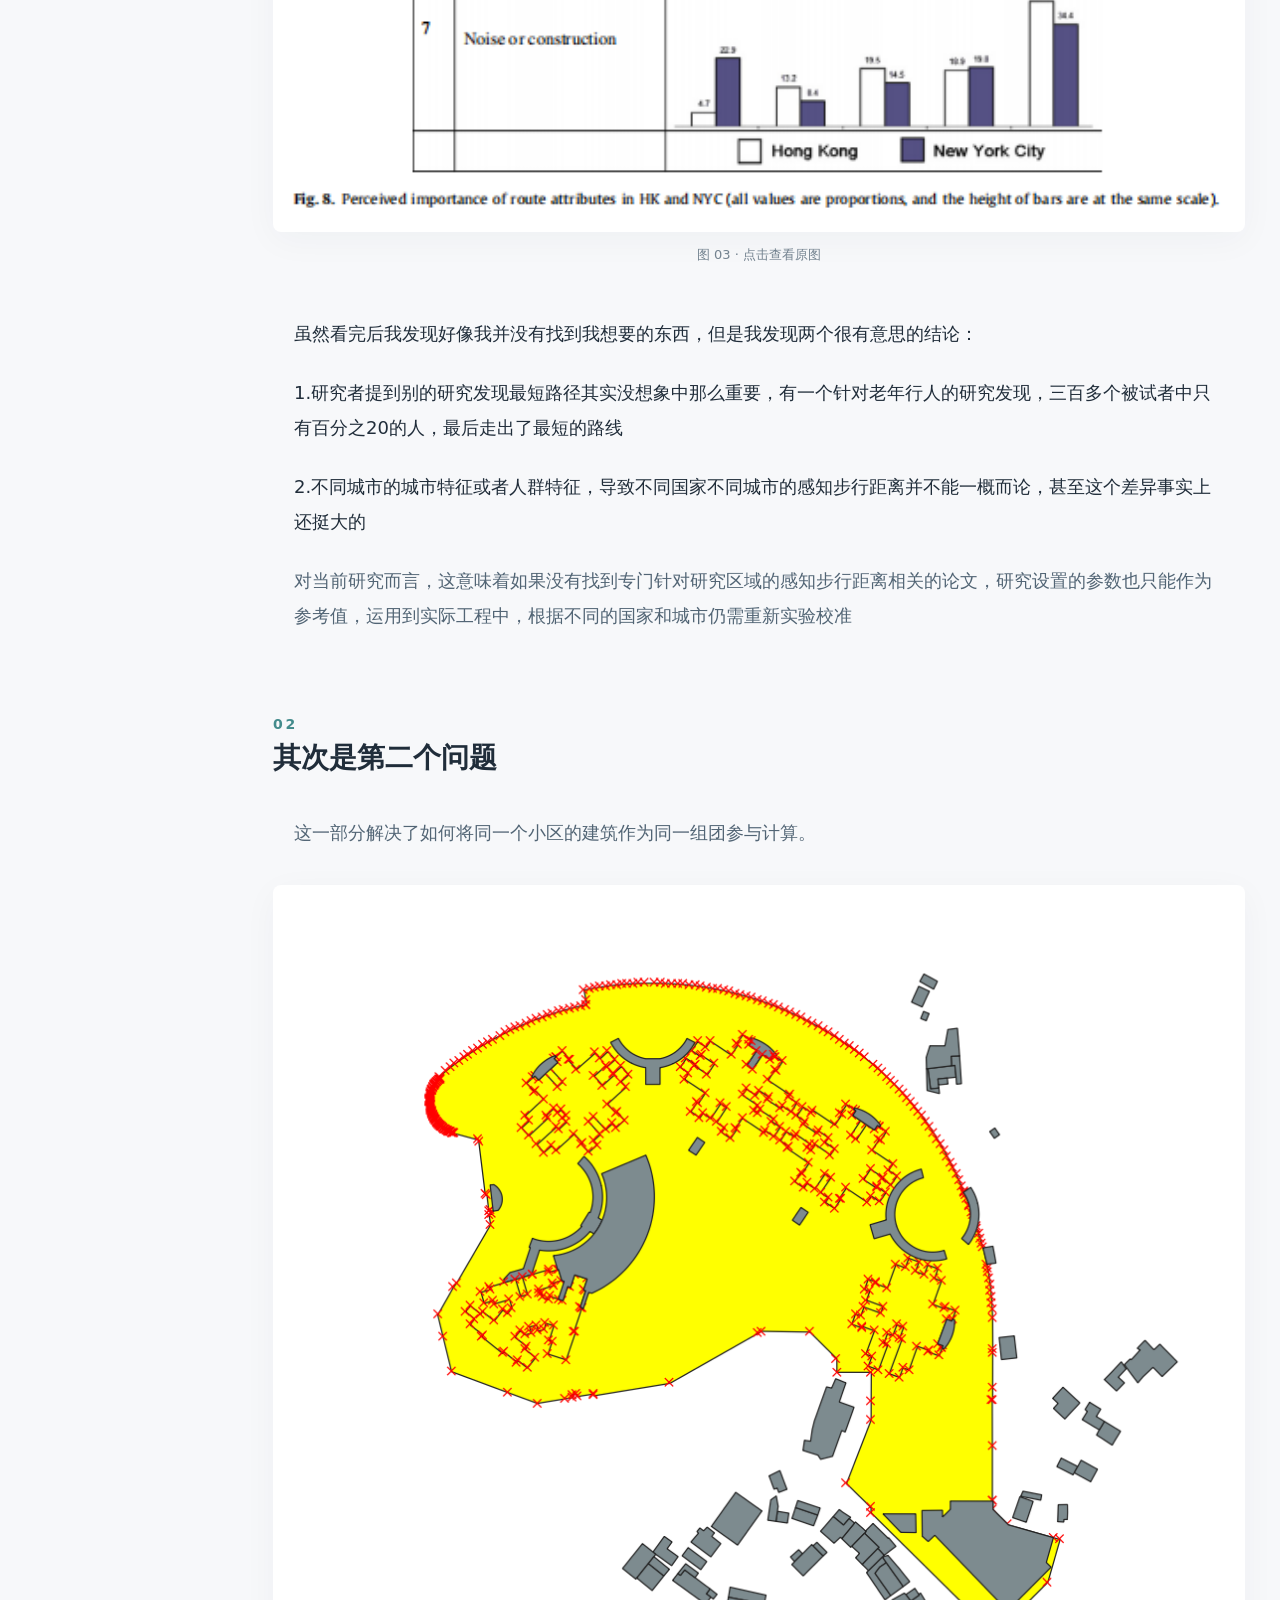
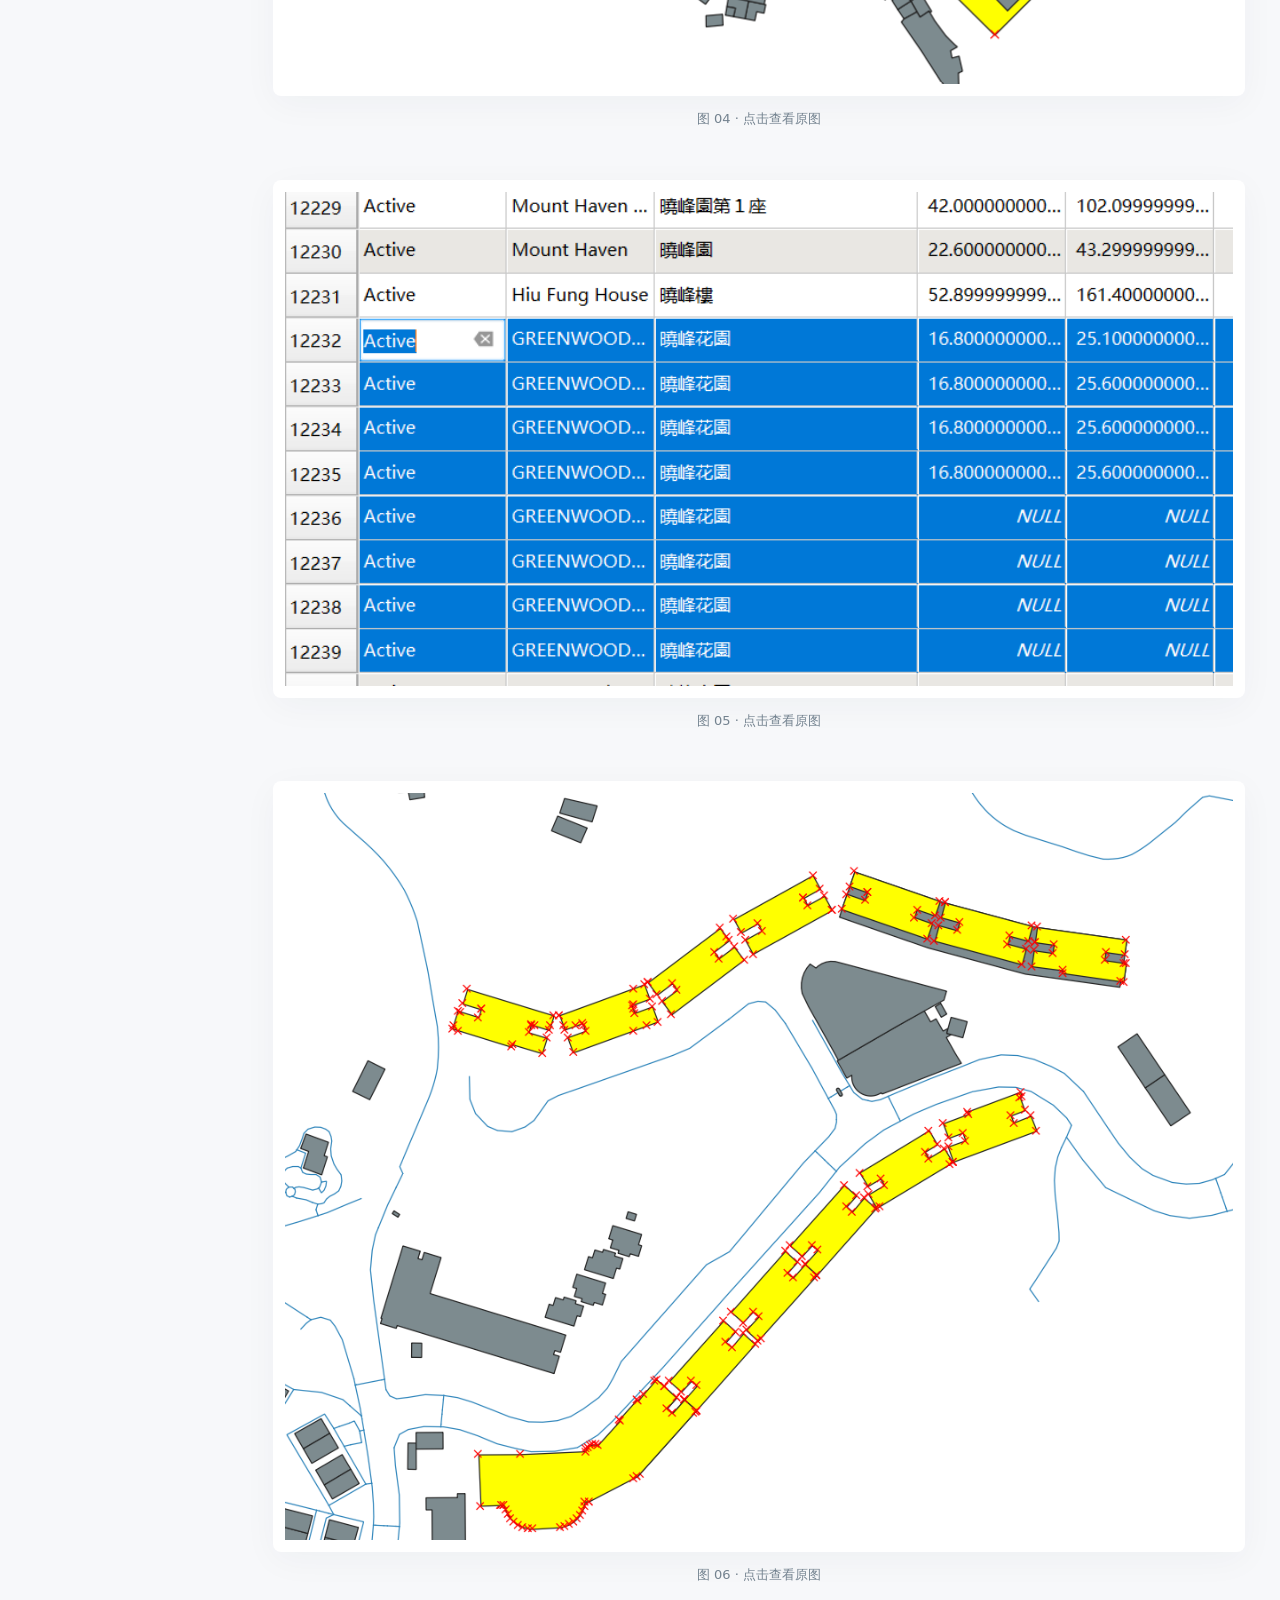
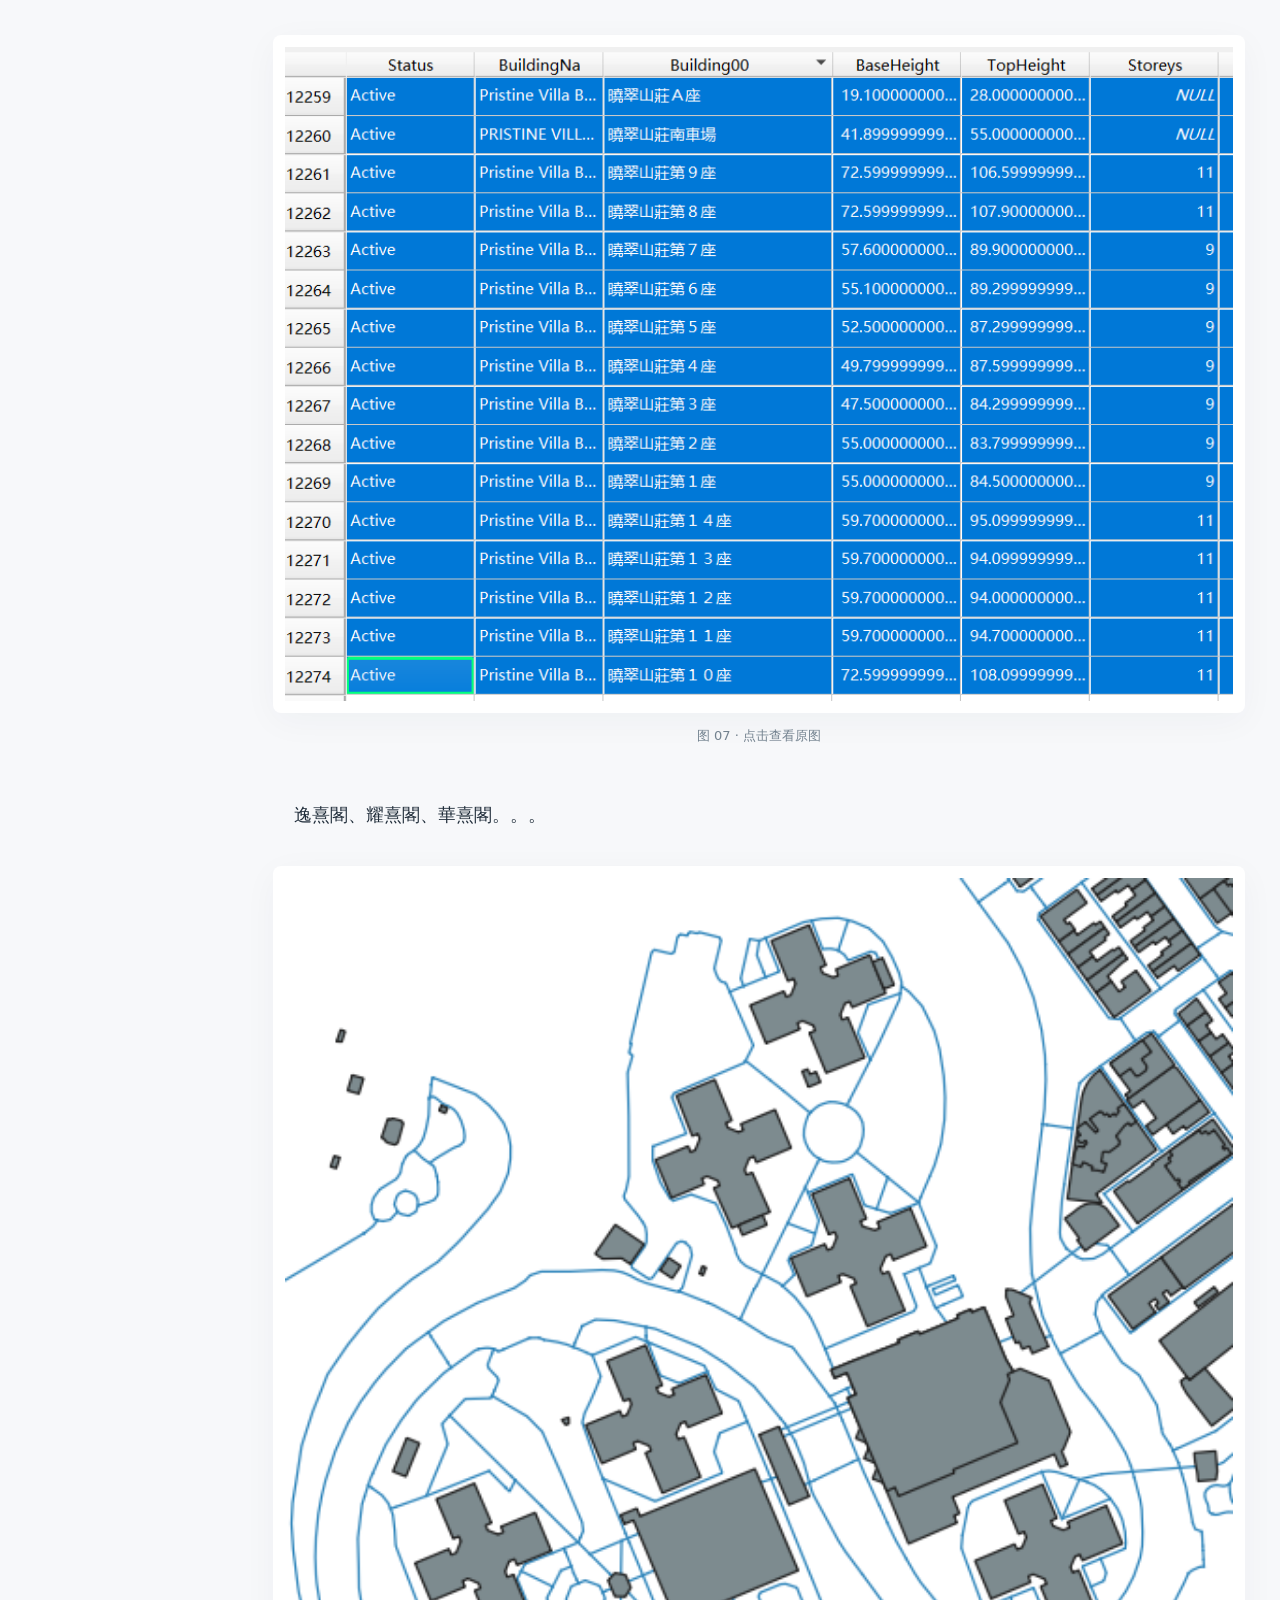
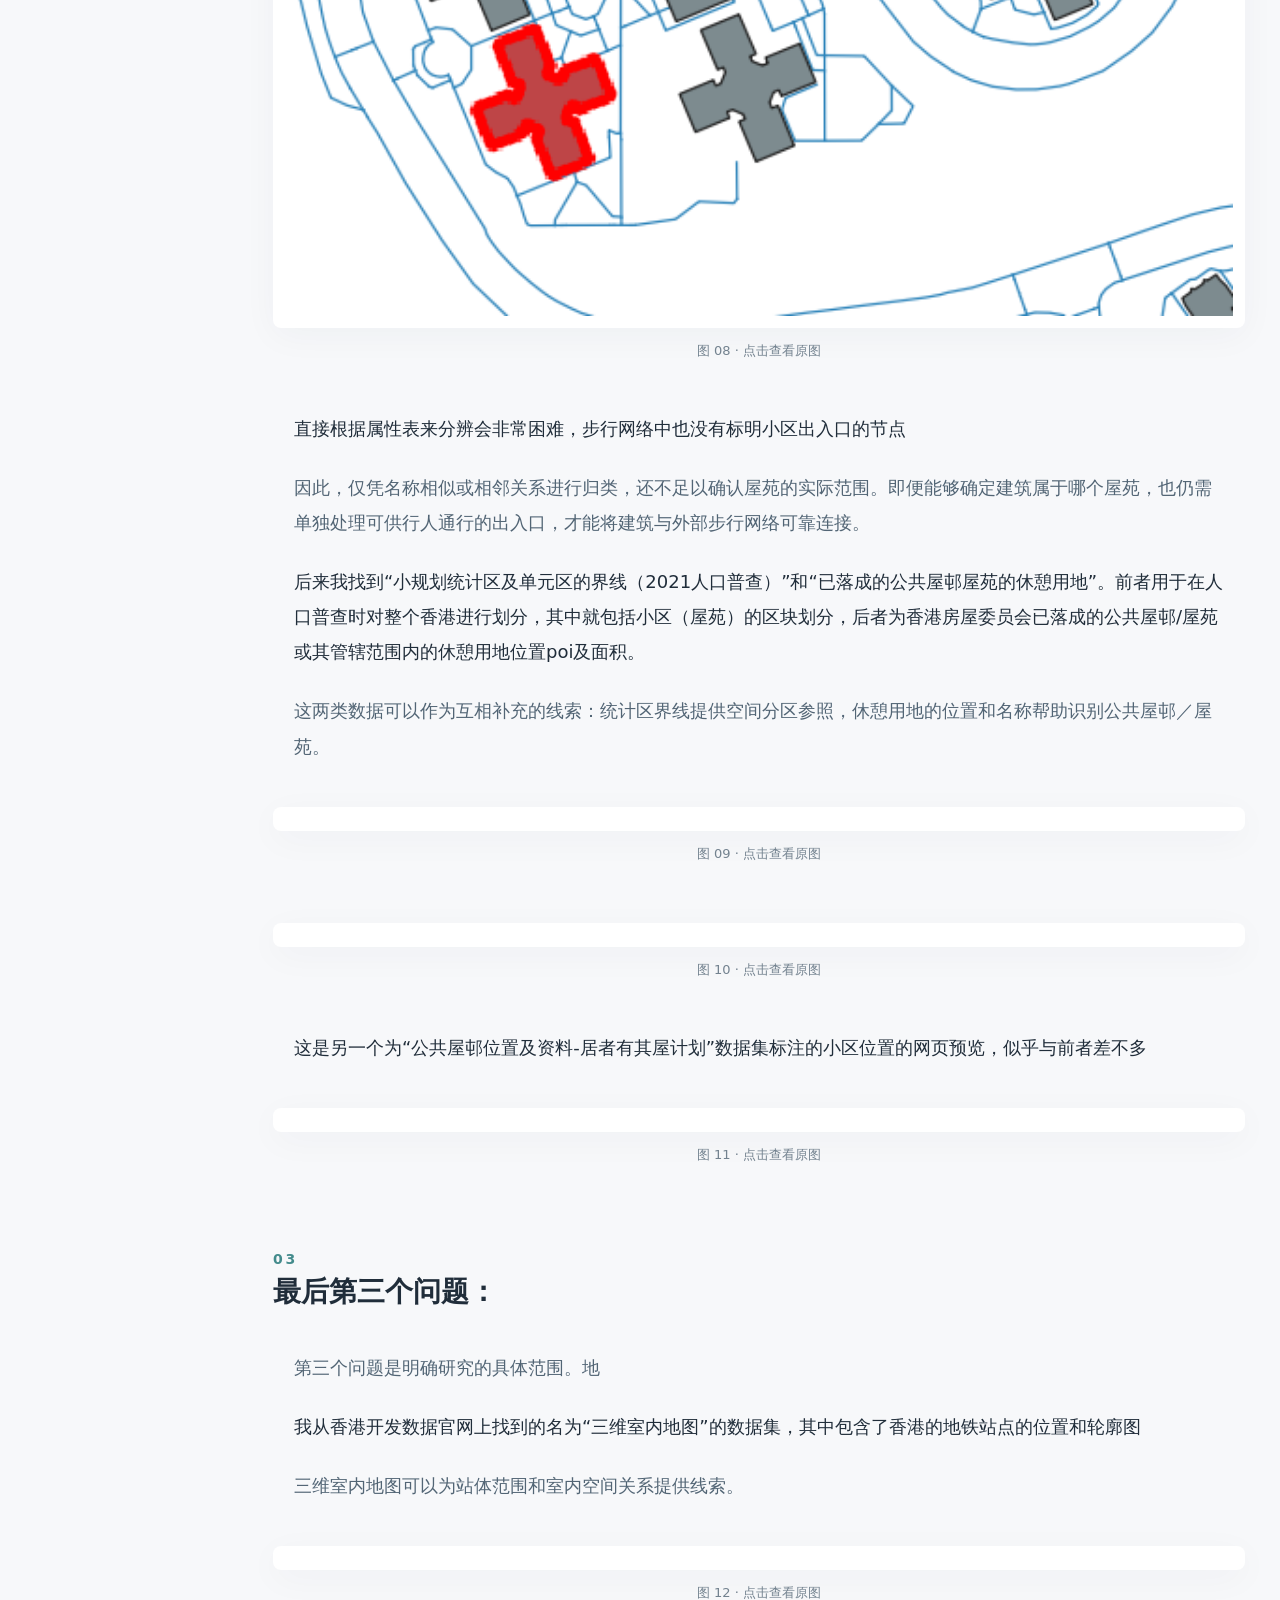
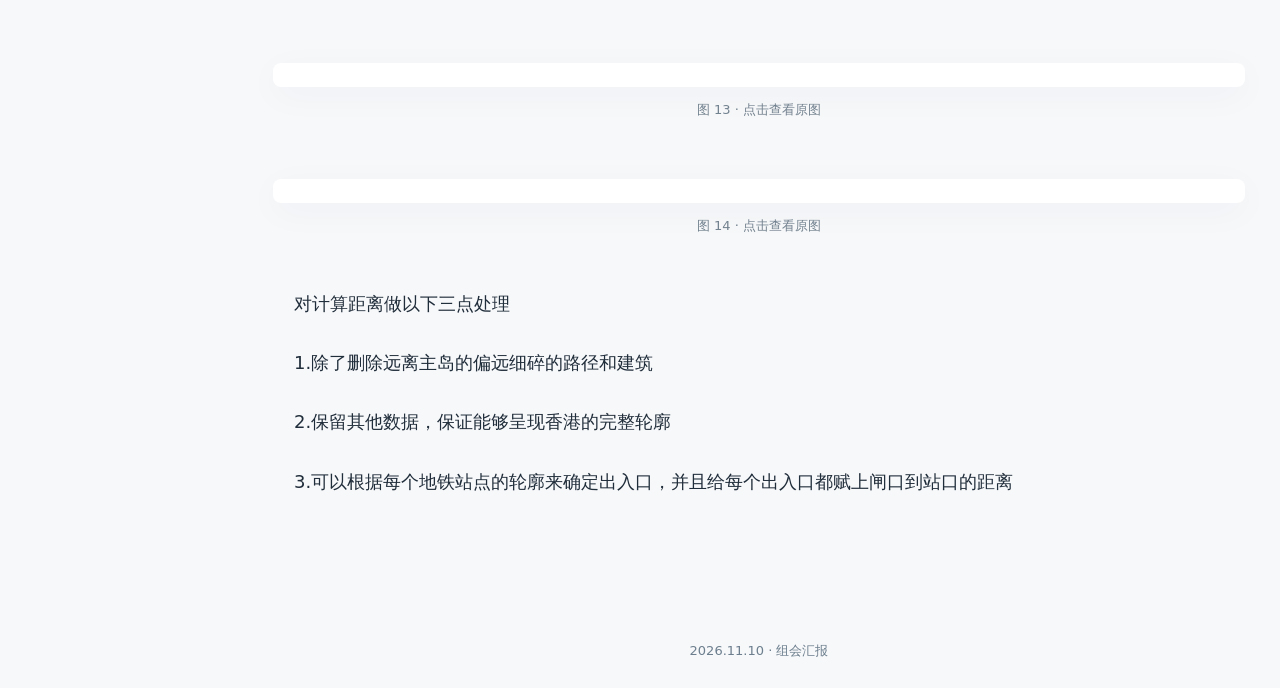
==== commit dac260e1: "Add files via upload" ====
--- a/261110_ResearchShare/index.html
+++ b/261110_ResearchShare/index.html
@@ -1 +1,331 @@
-<!doctype html><html lang="zh-CN"><meta charset="utf-8"><meta name="viewport" content="width=device-width,initial-scale=1"><title>组会汇报｜步行距离与香港空间数据</title><style>*{box-sizing:border-box}html{scroll-behavior:smooth;scroll-padding-top:90px}body{margin:0;background:#f7f8fa;color:#202d3a;font-family: "Microsoft YaHei",system-ui,sans-serif;line-height:1.95}header{padding:70px 6vw 45px;background:#142b3c;color:white}header small{letter-spacing:.2em;color:#a9c9c6}h1{font-size:clamp(30px,4vw,56px);line-height:1.35;font-weight:600;margin:18px 0}header p{color:#c8d8e3;margin:0}nav{position:sticky;top:0;background:#ffffffed;backdrop-filter:blur(12px);border-bottom:1px solid #dce3e8;padding:14px 5vw;display:flex;gap:25px;z-index:2}nav a{color:#205e64;text-decoration:none;font-size:14px}main{max-width:1280px;margin:auto;padding:30px 40px 90px}main>p{max-width:930px;font-size:18px;margin:24px auto}h2{margin:80px 0 35px;font-size:28px;line-height:1.6}h2 span{display:block;font-size:14px;letter-spacing:.2em;color:#438b8c}h3{font-size:23px}figure{margin:34px 0 48px}.image{border:0;background:white;padding:12px;width:100%;cursor:zoom-in;border-radius:8px;box-shadow:0 8px 35px #1830440a}img{display:block;width:100%;height:auto;object-fit:contain}figcaption{font-size:13px;text-align:center;color:#73828f;margin-top:10px}.research,.references{background:white;padding:30px;border:1px solid #e1e7ed;border-radius:12px}.references{padding-left:55px}.references li{margin:18px 0;font-size:15px}.scroll{overflow-x:auto}table{border-collapse:collapse;width:100%;font-size:14px;min-width:850px}th{text-align:left;background:#e9f2f2;color:#28565c}th,td{padding:14px 12px;border-bottom:1px solid #e5ebef;vertical-align:top}td:nth-child(3){font-weight:700;white-space:nowrap;color:#225d62}.note{font-size:14px;color:#596b79}dialog{border:0;padding:40px 12px 12px;background:#fff;max-width:96vw;max-height:96vh}dialog::backdrop{background:#071522d9}dialog img{width:auto;max-width:90vw;max-height:82vh}dialog button{position:absolute;right:10px;top:7px;border:0;background:none;font-size:22px;cursor:pointer}footer{text-align:center;color:#6d7f8e;padding:25px;font-size:13px}@media(max-width:700px){main{padding:15px 18px 60px}header{padding:45px 24px}nav{gap:14px;overflow:auto;white-space:nowrap}h2{font-size:23px}main>p{font-size:16px}.research{padding:16px}}@media print{nav,dialog{display:none}header{background:white;color:black}main{max-width:none}figure{break-inside:avoid}.scroll{overflow:visible}table{min-width:0;font-size:10px}}</style><header><small>RESEARCH UPDATE · 2026.11.10</small><h1>步行距离与香港空间数据</h1><p>组会汇报 · 感知步行距离 / 屋苑识别 / 地铁站点数据</p></header><nav><a href="#part1">01 感知步行距离</a><a href="#part2">02 屋苑识别</a><a href="#part3">03 地铁站点数据</a></nav><main><p>本次组会将围绕以下三个问题展开：</p><p>过街、楼梯、转弯等等的感知步行距离（perceived walking distance）应该如何计算</p><p>GIS属性表再分析，能否根据建筑属性区分出小区</p><p>搜索香港地铁站点数据，确定步行数据计算范围</p><h2 id="part1"><span>01</span>首先关于感知步行距离（perceived walking distance）的计算</h2><p>我从以往文献的参考文献中找到了以下六篇论文</p><ol class="references"><li><strong>Basu &amp; Sevtsuk (2022)</strong><br>How do street attributes affect willingness-to-walk? City-wide pedestrian route choice analysis using big data from Boston and San Francisco. Transportation Research Part A, 163, 1–19.</li><li><strong>Bongiorno et al. (2021)</strong><br>Vector-based pedestrian navigation in cities. Nature Computational Science, 1, 678–685. DOI: 10.1038/s43588-021-00130-y.</li><li><strong>Guo (2009)</strong><br>Does the pedestrian environment affect the utility of walking? A case of path choice in downtown Boston. Transportation Research Part D, 14, 343–352.</li><li><strong>Guo &amp; Loo (2013)</strong><br>Pedestrian environment and route choice: evidence from New York City and Hong Kong. Journal of Transport Geography, 28, 124–136. DOI: 10.1016/j.jtrangeo.2012.11.013.</li><li><strong>Lue &amp; Miller (2019)</strong><br>Estimating a Toronto pedestrian route choice model using smartphone GPS data. Travel Behaviour and Society, 14, 34–42.</li><li><strong>Olszewski &amp; Wibowo (2005)</strong><br>Using Equivalent Walking Distance to Assess Pedestrian Accessibility to Transit Stations in Singapore. Transportation Research Record, 1927, 38–45.</li></ol><p>这是我让ai分析其中关于等效步行距离系数比率的具体内容，得出的表格</p><div class="research"><h3>等效步行距离系数比率</h3><p class="note">正值：感知距离增加；负值：感知距离缩短。ΔD = (β属性 / β距离) × Δ属性；步行意愿 WTW 的符号相反。数值保留各研究的城市、单位和模型口径。</p><div class="scroll"><table><thead><tr><th>属性／情况</th><th>变化单位</th><th>等效距离变化</th><th>来源</th><th>说明</th></tr></thead><tbody><tr><td>信号交叉口</td><td>每增加1个</td><td>−33.62 m</td><td>Lue &amp; Miller，表5，p.38</td><td>一般模型</td></tr><tr><td>无信号干道过街</td><td>每次</td><td>+73 m</td><td>Lue &amp; Miller，p.39转引</td><td>源自Broach &amp; Dill（2015）</td></tr><tr><td>无标线横道的集散道路过街</td><td>每次</td><td>+28 m</td><td>同上</td><td>非该文自身估计</td></tr><tr><td>平面道路过街</td><td>每次</td><td>+55.40 m</td><td>Olszewski &amp; Wibowo，p.44</td><td>道路过街惩罚</td></tr><tr><td>上行台阶</td><td>每级</td><td>+2.81 m</td><td>同上</td><td>32级天桥约+90 m</td></tr><tr><td>交通冲突</td><td>每次</td><td>+36.31 m</td><td>同上</td><td>如停车场、出入口道路</td></tr><tr><td>转弯</td><td>每次</td><td>+32.41 m</td><td>Lue &amp; Miller，表5</td><td>多伦多</td></tr><tr><td>两侧均有人行道</td><td>对应路段</td><td>−33%</td><td>同上</td><td>路段距离约乘0.67</td></tr><tr><td>人行道宽度／纽约</td><td>增加1 m</td><td>−115.7 m</td><td>Guo &amp; Loo，表4–5，p.134</td><td>香港方向相反</td></tr><tr><td>人行道宽度／香港</td><td>增加1 m</td><td>+52.6 m</td><td>同上</td><td>不能泛化为宽人行道收益</td></tr><tr><td>日交通量／纽约</td><td>增加1,000辆/日</td><td>+8.9 m</td><td>同上</td><td>5%水平不显著</td></tr><tr><td>日交通量／香港</td><td>增加1,000辆/日</td><td>−3.1 m</td><td>同上</td><td>5%水平不显著</td></tr><tr><td>零售沿街界面／纽约</td><td>增加1个百分点</td><td>−13.7 m</td><td>同上</td><td>10个百分点为−137 m</td></tr><tr><td>零售沿街界面／香港</td><td>增加1个百分点</td><td>−1.8 m</td><td>同上</td><td>10个百分点为−18 m</td></tr><tr><td>转弯／波士顿</td><td>每次</td><td>+34.4 m</td><td>Basu &amp; Sevtsuk，表4，p.11</td><td>M4；方向变化≥45°</td></tr><tr><td>底层便利设施</td><td>增加1家</td><td>−0.9 m</td><td>同上</td><td>M4</td></tr><tr><td>平均人行道宽度</td><td>增加10 ft</td><td>−13.2 m</td><td>同上</td><td>10 ft = 3.048 m</td></tr><tr><td>平均绿视率</td><td>增加10个百分点</td><td>−6.6 m</td><td>同上</td><td>M4；t=1.56，5%水平不显著</td></tr><tr><td>平均天空可视率</td><td>增加10个百分点</td><td>−6.3 m</td><td>同上</td><td>波士顿；不等同于炎热气候遮阳效应</td></tr><tr><td>PFP地块密度</td><td>每100 m增加1个</td><td>−约0.5 min</td><td>Guo，正文p.349</td><td>原文时间值；不直接换算米</td></tr><tr><td>平均人行道宽度</td><td>增加6 ft</td><td>−约0.5 min</td><td>同上</td><td>正文值与表3取整系数存在差别</td></tr><tr><td>交叉口密度</td><td>每100 m增加1个</td><td>−约0.3 min</td><td>同上</td><td>正文报告值</td></tr><tr><td>经过Boston Common</td><td>有／无</td><td>−约2.9 min</td><td>同上</td><td>正文报告值</td></tr><tr><td>经过Beacon Hill</td><td>有／无</td><td>+约3.5 min</td><td>同上</td><td>正文报告值</td></tr></tbody></table></div><p class="note">引文核对：Bongiorno等（2021）未给出每次转弯或每米高程的EWD系数，高程属于未来研究因素。Basu和Sevtsuk表5转引的旧金山高程惩罚为+3.8 m/上升1 m，来源是Sevtsuk等（2021）。Erath等（2015）的遮盖和活跃界面WTW各为46.2 m，但转引表注明测量单位未知；不能直接解释为每增加10%遮阳或透明立面的效果。</p></div><p>我仔细看了其中的一篇，因为这篇论文是在香港做了实践研究后得出结论的</p><p>Guo Z and Loo B (2013) Pedestrian environment and route choice: evidence from New York City and Hong Kong. Journal of Transport Geography 28: 124–136. DOI: 10.1016/j.jtrangeo.2012.11.013.</p><p>这篇论文分析了321个行人，香港190个，纽约131个。分了无目的漫游和有目的行走两种方式，用gps记录行人的路径，然后分析</p><figure><button class="image" aria-label="放大图片 1"><img src="assets/image1.png" alt="Word原文图 1" loading="lazy"></button><figcaption>图 01 · 点击查看原图</figcaption></figure><figure><button class="image" aria-label="放大图片 2"><img src="assets/image2.png" alt="Word原文图 2" loading="lazy"></button><figcaption>图 02 · 点击查看原图</figcaption></figure><p>这是这篇论文得出的几张图表</p><figure><button class="image" aria-label="放大图片 3"><img src="assets/image3.png" alt="Word原文图 3" loading="lazy"></button><figcaption>图 03 · 点击查看原图</figcaption></figure><p>虽然看完后我发现好像我并没有找到我想要的东西，但是我发现两个很有意思的结论：</p><p>研究者提到别的研究发现最短路径其实没想象中那么重要，有一个针对老年行人的研究发现，三百多个被试者中只有百分之20的人，最后走出了最短的路线</p><p>不同城市的城市特征或者人群特征，导致不同国家不同城市的感知步行距离并不能一概而论，甚至这个差异事实上还挺大的</p><h2 id="part2"><span>02</span>其次是第二个问题</h2><figure><button class="image" aria-label="放大图片 4"><img src="assets/image4.png" alt="Word原文图 4" loading="lazy"></button><figcaption>图 04 · 点击查看原图</figcaption></figure><figure><button class="image" aria-label="放大图片 5"><img src="assets/image5.png" alt="Word原文图 5" loading="lazy"></button><figcaption>图 05 · 点击查看原图</figcaption></figure><figure><button class="image" aria-label="放大图片 6"><img src="assets/image6.png" alt="Word原文图 6" loading="lazy"></button><figcaption>图 06 · 点击查看原图</figcaption></figure><figure><button class="image" aria-label="放大图片 7"><img src="assets/image7.png" alt="Word原文图 7" loading="lazy"></button><figcaption>图 07 · 点击查看原图</figcaption></figure><p>逸熹閣、耀熹閣、華熹閣。。。</p><figure><button class="image" aria-label="放大图片 8"><img src="assets/image8.png" alt="Word原文图 8" loading="lazy"></button><figcaption>图 08 · 点击查看原图</figcaption></figure><p>直接根据属性表来分辨会非常困难，步行网络中也没有标明小区出入口的节点</p><p>后来我找到“小规划统计区及单元区的界线（2021人口普查）”和“已落成的公共屋邨屋苑的休憩用地”。前者用于在人口普查时对整个香港进行划分，其中就包括小区（屋苑）的区块划分，后者为香港房屋委员会已落成的公共屋邨/屋苑或其管辖范围内的休憩用地位置poi及面积。</p><figure><button class="image" aria-label="放大图片 9"><img src="assets/image9.png" alt="Word原文图 9" loading="lazy"></button><figcaption>图 09 · 点击查看原图</figcaption></figure><figure><button class="image" aria-label="放大图片 10"><img src="assets/image10.png" alt="Word原文图 10" loading="lazy"></button><figcaption>图 10 · 点击查看原图</figcaption></figure><p>这是另一个为“公共屋邨位置及资料-居者有其屋计划”数据集标注的小区位置的网页预览，似乎与前者差不多</p><figure><button class="image" aria-label="放大图片 11"><img src="assets/image11.png" alt="Word原文图 11" loading="lazy"></button><figcaption>图 11 · 点击查看原图</figcaption></figure><h2 id="part3"><span>03</span>最后第三个问题：</h2><p>我从香港开发数据官网上找到的名为“三维室内地图”的数据集，其中包含了香港的地铁站点的位置和轮廓图</p><figure><button class="image" aria-label="放大图片 12"><img src="assets/image12.png" alt="Word原文图 12" loading="lazy"></button><figcaption>图 12 · 点击查看原图</figcaption></figure><figure><button class="image" aria-label="放大图片 13"><img src="assets/image13.png" alt="Word原文图 13" loading="lazy"></button><figcaption>图 13 · 点击查看原图</figcaption></figure><figure><button class="image" aria-label="放大图片 14"><img src="assets/image14.png" alt="Word原文图 14" loading="lazy"></button><figcaption>图 14 · 点击查看原图</figcaption></figure><p>对计算距离做以下三点处理</p><p>除了删除远离主岛的偏远细碎的路径和建筑</p><p>保留其他数据，保证能够呈现香港的完整轮廓</p><p>可以根据每个地铁站点的轮廓来确定出入口，并且给每个出入口都赋上闸口到站口的距离</p></main><footer>2026.11.10 · 组会汇报</footer><dialog><button aria-label="关闭">×</button><img alt="原图放大"></dialog><script>const d=document.querySelector("dialog");document.querySelectorAll(".image").forEach(b=>b.onclick=()=>{d.querySelector("img").src=b.querySelector("img").src;d.showModal()});d.querySelector("button").onclick=()=>d.close();d.onclick=e=>{if(e.target===d)d.close()};</script></html>+<!DOCTYPE html>
+<html lang="zh-CN"><head><meta charset="utf-8"><meta name="viewport" content="width=device-width,initial-scale=1"><title>组会汇报｜步行距离与香港空间数据</title><style>*{box-sizing:border-box}html{scroll-behavior:smooth;scroll-padding-top:90px}body{margin:0;background:#f7f8fa;color:#202d3a;font-family: "Microsoft YaHei",system-ui,sans-serif;line-height:1.95}header{padding:70px 6vw 45px;background:#142b3c;color:white}header small{letter-spacing:.2em;color:#a9c9c6}h1{font-size:clamp(30px,4vw,56px);line-height:1.35;font-weight:600;margin:18px 0}header p{color:#c8d8e3;margin:0}nav{position:sticky;top:0;background:#ffffffed;backdrop-filter:blur(12px);border-bottom:1px solid #dce3e8;padding:14px 5vw;display:flex;gap:25px;z-index:2}nav a{color:#205e64;text-decoration:none;font-size:14px}main{max-width:1280px;margin:auto;padding:30px 40px 90px}main>p{max-width:930px;font-size:18px;margin:24px auto}h2{margin:80px 0 35px;font-size:28px;line-height:1.6}h2 span{display:block;font-size:14px;letter-spacing:.2em;color:#438b8c}h3{font-size:23px}figure{margin:34px 0 48px}.image{border:0;background:white;padding:12px;width:100%;cursor:zoom-in;border-radius:8px;box-shadow:0 8px 35px #1830440a}img{display:block;width:100%;height:auto;object-fit:contain}figcaption{font-size:13px;text-align:center;color:#73828f;margin-top:10px}.research,.references{background:white;padding:30px;border:1px solid #e1e7ed;border-radius:12px}.references{padding-left:55px}.references li{margin:18px 0;font-size:15px}.scroll{overflow-x:auto}table{border-collapse:collapse;width:100%;font-size:14px;min-width:850px}th{text-align:left;background:#e9f2f2;color:#28565c}th,td{padding:14px 12px;border-bottom:1px solid #e5ebef;vertical-align:top}td:nth-child(3){font-weight:700;white-space:nowrap;color:#225d62}.note{font-size:14px;color:#596b79}dialog{border:0;padding:40px 12px 12px;background:#fff;max-width:96vw;max-height:96vh}dialog::backdrop{background:#071522d9}dialog img{width:auto;max-width:90vw;max-height:82vh}dialog button{position:absolute;right:10px;top:7px;border:0;background:none;font-size:22px;cursor:pointer}footer{text-align:center;color:#6d7f8e;padding:25px;font-size:13px}@media(max-width:700px){main{padding:15px 18px 60px}header{padding:45px 24px}nav{gap:14px;overflow:auto;white-space:nowrap}h2{font-size:23px}main>p{font-size:16px}.research{padding:16px}}@media print{nav,dialog{display:none}header{background:white;color:black}main{max-width:none}figure{break-inside:avoid}.scroll{overflow:visible}table{min-width:0;font-size:10px}}
+@media(min-width:901px){body{padding-left:238px}nav{position:fixed;inset:0 auto 0 0;width:238px;padding:48px 22px;background:#fff;border-right:1px solid #dce3e8;border-bottom:0;display:block}nav summary{font-size:13px;letter-spacing:.18em;color:#81909b;margin-bottom:35px;list-style:none;pointer-events:none}nav a{display:block;padding:14px 12px;margin:8px 0;border-radius:7px;line-height:1.6}nav a:hover,nav a.active{background:#e9f2f2;color:#174d54}header{padding:60px 5vw 45px}main{padding-left:35px;padding-right:35px}footer{margin-left:0}}
+nav summary{cursor:pointer}nav a:focus-visible,.image:focus-visible{outline:3px solid #438b8c;outline-offset:3px}.expansion{color:#526575}.references{scroll-margin-top:35px}.research{scroll-margin-top:35px}
+@media(max-width:900px){nav{display:block;padding:12px 20px}nav summary{color:#205e64;font-weight:600}nav a{display:block;padding:8px 0}nav details:not([open]) a{display:none}}
+@media print{body{padding-left:0}}
+</style><style data-id="immersive-translate-input-injected-css">.immersive-translate-input {
+  position: absolute;
+  top: 0;
+  right: 0;
+  left: 0;
+  bottom: 0;
+  z-index: 2147483647;
+  display: flex;
+  justify-content: center;
+  align-items: center;
+}
+
+.immersive-translate-loading-spinner {
+  vertical-align: middle !important;
+  width: 10px !important;
+  height: 10px !important;
+  display: inline-block !important;
+  margin: 0 4px !important;
+  border: 2px rgba(221, 244, 255, 0.6) solid !important;
+  border-top: 2px rgba(0, 0, 0, 0.375) solid !important;
+  border-left: 2px rgba(0, 0, 0, 0.375) solid !important;
+  border-radius: 50% !important;
+  padding: 0 !important;
+  -webkit-animation: immersive-translate-loading-animation 0.6s infinite linear !important;
+  animation: immersive-translate-loading-animation 0.6s infinite linear !important;
+}
+
+@-webkit-keyframes immersive-translate-loading-animation {
+  from {
+    -webkit-transform: rotate(0deg);
+  }
+
+  to {
+    -webkit-transform: rotate(359deg);
+  }
+}
+
+@keyframes immersive-translate-loading-animation {
+  from {
+    transform: rotate(0deg);
+  }
+
+  to {
+    transform: rotate(359deg);
+  }
+}
+
+
+.immersive-translate-input-loading {
+  --loading-color: #f78fb6;
+  width: 6px;
+  height: 6px;
+  border-radius: 50%;
+  display: block;
+  margin: 12px auto;
+  position: relative;
+  color: white;
+  left: -100px;
+  box-sizing: border-box;
+  animation: immersiveTranslateShadowRolling 1.5s linear infinite;
+}
+
+@keyframes immersiveTranslateShadowRolling {
+  0% {
+    box-shadow: 0px 0 rgba(255, 255, 255, 0), 0px 0 rgba(255, 255, 255, 0), 0px 0 rgba(255, 255, 255, 0), 0px 0 rgba(255, 255, 255, 0);
+  }
+
+  12% {
+    box-shadow: 100px 0 var(--loading-color), 0px 0 rgba(255, 255, 255, 0), 0px 0 rgba(255, 255, 255, 0), 0px 0 rgba(255, 255, 255, 0);
+  }
+
+  25% {
+    box-shadow: 110px 0 var(--loading-color), 100px 0 var(--loading-color), 0px 0 rgba(255, 255, 255, 0), 0px 0 rgba(255, 255, 255, 0);
+  }
+
+  36% {
+    box-shadow: 120px 0 var(--loading-color), 110px 0 var(--loading-color), 100px 0 var(--loading-color), 0px 0 rgba(255, 255, 255, 0);
+  }
+
+  50% {
+    box-shadow: 130px 0 var(--loading-color), 120px 0 var(--loading-color), 110px 0 var(--loading-color), 100px 0 var(--loading-color);
+  }
+
+  62% {
+    box-shadow: 200px 0 rgba(255, 255, 255, 0), 130px 0 var(--loading-color), 120px 0 var(--loading-color), 110px 0 var(--loading-color);
+  }
+
+  75% {
+    box-shadow: 200px 0 rgba(255, 255, 255, 0), 200px 0 rgba(255, 255, 255, 0), 130px 0 var(--loading-color), 120px 0 var(--loading-color);
+  }
+
+  87% {
+    box-shadow: 200px 0 rgba(255, 255, 255, 0), 200px 0 rgba(255, 255, 255, 0), 200px 0 rgba(255, 255, 255, 0), 130px 0 var(--loading-color);
+  }
+
+  100% {
+    box-shadow: 200px 0 rgba(255, 255, 255, 0), 200px 0 rgba(255, 255, 255, 0), 200px 0 rgba(255, 255, 255, 0), 200px 0 rgba(255, 255, 255, 0);
+  }
+}
+
+
+.immersive-translate-search-recomend {
+  border: 1px solid #dadce0;
+  border-radius: 8px;
+  padding: 16px;
+  margin-bottom: 16px;
+  position: relative;
+  font-size: 16px;
+}
+
+.immersive-translate-search-enhancement-en-title {
+  color: #4d5156;
+}
+
+/* dark */
+@media (prefers-color-scheme: dark) {
+  .immersive-translate-search-recomend {
+    border: 1px solid #3c4043;
+  }
+
+  .immersive-translate-close-action svg {
+    fill: #bdc1c6;
+  }
+
+  .immersive-translate-search-enhancement-en-title {
+    color: #bdc1c6;
+  }
+}
+
+
+.immersive-translate-search-settings {
+  position: absolute;
+  top: 16px;
+  right: 16px;
+  cursor: pointer;
+}
+
+.immersive-translate-search-recomend::before {
+  /* content: " "; */
+  /* width: 20px; */
+  /* height: 20px; */
+  /* top: 16px; */
+  /* position: absolute; */
+  /* background: center / contain url('[data-uri]'); */
+}
+
+.immersive-translate-search-title {}
+
+.immersive-translate-search-title-wrapper {}
+
+.immersive-translate-search-time {
+  font-size: 12px;
+  margin: 4px 0 24px;
+  color: #70757a;
+}
+
+.immersive-translate-expand-items {
+  display: none;
+}
+
+.immersive-translate-search-more {
+  margin-top: 16px;
+  font-size: 14px;
+}
+
+.immersive-translate-modal {
+  display: none;
+  position: fixed;
+  z-index: 2147483647;
+  left: 0;
+  top: 0;
+  width: 100%;
+  height: 100%;
+  overflow: auto;
+  background-color: rgb(0, 0, 0);
+  background-color: rgba(0, 0, 0, 0.4);
+  font-size: 15px;
+}
+
+.immersive-translate-modal-content {
+  background-color: #fefefe;
+  margin: 10% auto;
+  padding: 40px 24px 24px;
+  border: 1px solid #888;
+  border-radius: 10px;
+  width: 80%;
+  max-width: 270px;
+  font-family: system-ui, -apple-system, "Segoe UI", "Roboto", "Ubuntu",
+    "Cantarell", "Noto Sans", sans-serif, "Apple Color Emoji", "Segoe UI Emoji",
+    "Segoe UI Symbol", "Noto Color Emoji";
+  position: relative
+}
+
+.immersive-translate-modal .immersive-translate-modal-content-in-input {
+  max-width: 500px;
+}
+.immersive-translate-modal-content-in-input .immersive-translate-modal-body {
+  text-align: left;
+  max-height: unset;
+}
+
+.immersive-translate-modal-title {
+  text-align: center;
+  font-size: 16px;
+  font-weight: 700;
+  color: #333333;
+}
+
+.immersive-translate-modal-body {
+  text-align: center;
+  font-size: 14px;
+  font-weight: 400;
+  color: #333333;
+  word-break: break-all;
+  margin-top: 24px;
+}
+
+@media screen and (max-width: 768px) {
+  .immersive-translate-modal-body {
+    max-height: 250px;
+    overflow-y: auto;
+  }
+}
+
+.immersive-translate-close {
+  color: #666666;
+  position: absolute;
+  right: 16px;
+  top: 16px;
+  font-size: 20px;
+  font-weight: bold;
+}
+
+.immersive-translate-close:hover,
+.immersive-translate-close:focus {
+  color: black;
+  text-decoration: none;
+  cursor: pointer;
+}
+
+.immersive-translate-modal-footer {
+  display: flex;
+  justify-content: center;
+  flex-wrap: wrap;
+  margin-top: 24px;
+}
+
+.immersive-translate-btn {
+  width: fit-content;
+  color: #fff;
+  background-color: #ea4c89;
+  border: none;
+  font-size: 16px;
+  margin: 0 8px;
+  padding: 9px 30px;
+  border-radius: 5px;
+  display: flex;
+  align-items: center;
+  justify-content: center;
+  cursor: pointer;
+  transition: background-color 0.3s ease;
+}
+
+.immersive-translate-btn:hover {
+  background-color: #f082ac;
+}
+
+.immersive-translate-cancel-btn {
+  /* gray color */
+  background-color: rgb(89, 107, 120);
+}
+
+
+.immersive-translate-cancel-btn:hover {
+  background-color: hsl(205, 20%, 32%);
+}
+
+.immersive-translate-action-btn {
+  background-color: transparent;
+  color: #EA4C89;
+  border: 1px solid #EA4C89
+}
+
+.immersive-translate-btn svg {
+  margin-right: 5px;
+}
+
+.immersive-translate-link {
+  cursor: pointer;
+  user-select: none;
+  -webkit-user-drag: none;
+  text-decoration: none;
+  color: #007bff;
+  -webkit-tap-highlight-color: rgba(0, 0, 0, .1);
+}
+
+.immersive-translate-primary-link {
+  cursor: pointer;
+  user-select: none;
+  -webkit-user-drag: none;
+  text-decoration: none;
+  color: #ea4c89;
+  -webkit-tap-highlight-color: rgba(0, 0, 0, .1);
+}
+
+.immersive-translate-modal input[type="radio"] {
+  margin: 0 6px;
+  cursor: pointer;
+}
+
+.immersive-translate-modal label {
+  cursor: pointer;
+}
+
+.immersive-translate-close-action {
+  position: absolute;
+  top: 2px;
+  right: 0px;
+  cursor: pointer;
+}</style><style id="__web-inspector-hide-shortcut-style__">
+.__web-inspector-hide-shortcut__, .__web-inspector-hide-shortcut__ *
+{
+    visibility: hidden !important;
+}
+</style></head><body><header id="top"><small>RESEARCH UPDATE · 2026.11.10</small><h1>步行距离与香港空间数据</h1><p>组会汇报 · 感知步行距离 / 屋苑识别 / 地铁站点数据</p></header><nav aria-label="汇报书签"><details open=""><summary>汇报目录</summary><a href="#top" class="active">概览</a><a href="#part1" class="">01 感知步行距离</a><a href="#references" class="">六篇参考文献</a><a href="#coefficients" class="">等效距离系数表</a><a href="#part2" class="">02 屋苑识别</a><a href="#part3" class="">03 地铁站点数据</a></details></nav><main><p>本次组会将围绕以下三个问题展开：</p><p>1.过街、楼梯、转弯等等的感知步行距离（perceived walking distance）应该如何计算</p><p>2.GIS属性表再分析，能否根据建筑属性区分出小区</p><p>3.搜索香港地铁站点数据，确定步行数据计算范围</p><h2 id="part1"><span>01</span>首先关于感知步行距离（perceived walking distance）的计算</h2><p>我从以往文献的参考文献中找到了以下六篇论文</p><p class="expansion">这里关注的是：在实际长度相近时，过街、上下楼梯、转弯和街道环境会如何改变行人的路线选择。等效步行距离将这些差异换算成额外增加或减少的距离，使不同类型的步行阻力可以在同一个框架下比较。</p><ol class="references" id="references"><li><strong>Basu &amp; Sevtsuk (2022)</strong><br>How do street attributes affect willingness-to-walk? City-wide pedestrian route choice analysis using big data from Boston and San Francisco. Transportation Research Part A, 163, 1–19.</li><li><strong>Bongiorno et al. (2021)</strong><br>Vector-based pedestrian navigation in cities. Nature Computational Science, 1, 678–685. DOI: 10.1038/s43588-021-00130-y.</li><li><strong>Guo (2009)</strong><br>Does the pedestrian environment affect the utility of walking? A case of path choice in downtown Boston. Transportation Research Part D, 14, 343–352.</li><li><strong>Guo &amp; Loo (2013)</strong><br>Pedestrian environment and route choice: evidence from New York City and Hong Kong. Journal of Transport Geography, 28, 124–136. DOI: 10.1016/j.jtrangeo.2012.11.013.</li><li><strong>Lue &amp; Miller (2019)</strong><br>Estimating a Toronto pedestrian route choice model using smartphone GPS data. Travel Behaviour and Society, 14, 34–42.</li><li><strong>Olszewski &amp; Wibowo (2005)</strong><br>Using Equivalent Walking Distance to Assess Pedestrian Accessibility to Transit Stations in Singapore. Transportation Research Record, 1927, 38–45.</li></ol><p>这是我让ai分析其中关于等效步行距离系数比率的具体内容，得出的表格</p><p class="expansion">阅读表格时需要同时看变化单位、城市和模型条件。例如，“每次过街增加多少米”属于计数惩罚，而“两侧均有人行道使路段缩短多少比例”属于路段修正，两者不能直接当作同一种距离倍数使用。</p><div class="research" id="coefficients"><h3>等效步行距离系数比率</h3><p class="note">正值：感知距离增加；负值：感知距离缩短。ΔD = (β属性 / β距离) × Δ属性；步行意愿 WTW 的符号相反。数值保留各研究的城市、单位和模型口径。</p><div class="scroll"><table><thead><tr><th>属性／情况</th><th>变化单位</th><th>等效距离变化</th><th>来源</th><th>说明</th></tr></thead><tbody><tr><td>信号交叉口</td><td>每增加1个</td><td>−33.62 m</td><td>Lue &amp; Miller，表5，p.38</td><td>一般模型</td></tr><tr><td>无信号干道过街</td><td>每次</td><td>+73 m</td><td>Lue &amp; Miller，p.39转引</td><td>源自Broach &amp; Dill（2015）</td></tr><tr><td>无标线横道的集散道路过街</td><td>每次</td><td>+28 m</td><td>同上</td><td>非该文自身估计</td></tr><tr><td>平面道路过街</td><td>每次</td><td>+55.40 m</td><td>Olszewski &amp; Wibowo，p.44</td><td>道路过街惩罚</td></tr><tr><td>上行台阶</td><td>每级</td><td>+2.81 m</td><td>同上</td><td>32级天桥约+90 m</td></tr><tr><td>交通冲突</td><td>每次</td><td>+36.31 m</td><td>同上</td><td>如停车场、出入口道路</td></tr><tr><td>转弯</td><td>每次</td><td>+32.41 m</td><td>Lue &amp; Miller，表5</td><td>多伦多</td></tr><tr><td>两侧均有人行道</td><td>对应路段</td><td>−33%</td><td>同上</td><td>路段距离约乘0.67</td></tr><tr><td>人行道宽度／纽约</td><td>增加1 m</td><td>−115.7 m</td><td>Guo &amp; Loo，表4–5，p.134</td><td>香港方向相反</td></tr><tr><td>人行道宽度／香港</td><td>增加1 m</td><td>+52.6 m</td><td>同上</td><td>不能泛化为宽人行道收益</td></tr><tr><td>日交通量／纽约</td><td>增加1,000辆/日</td><td>+8.9 m</td><td>同上</td><td>5%水平不显著</td></tr><tr><td>日交通量／香港</td><td>增加1,000辆/日</td><td>−3.1 m</td><td>同上</td><td>5%水平不显著</td></tr><tr><td>零售沿街界面／纽约</td><td>增加1个百分点</td><td>−13.7 m</td><td>同上</td><td>10个百分点为−137 m</td></tr><tr><td>零售沿街界面／香港</td><td>增加1个百分点</td><td>−1.8 m</td><td>同上</td><td>10个百分点为−18 m</td></tr><tr><td>转弯／波士顿</td><td>每次</td><td>+34.4 m</td><td>Basu &amp; Sevtsuk，表4，p.11</td><td>M4；方向变化≥45°</td></tr><tr><td>底层便利设施</td><td>增加1家</td><td>−0.9 m</td><td>同上</td><td>M4</td></tr><tr><td>平均人行道宽度</td><td>增加10 ft</td><td>−13.2 m</td><td>同上</td><td>10 ft = 3.048 m</td></tr><tr><td>平均绿视率</td><td>增加10个百分点</td><td>−6.6 m</td><td>同上</td><td>M4；t=1.56，5%水平不显著</td></tr><tr><td>平均天空可视率</td><td>增加10个百分点</td><td>−6.3 m</td><td>同上</td><td>波士顿；不等同于炎热气候遮阳效应</td></tr><tr><td>PFP地块密度</td><td>每100 m增加1个</td><td>−约0.5 min</td><td>Guo，正文p.349</td><td>原文时间值；不直接换算米</td></tr><tr><td>平均人行道宽度</td><td>增加6 ft</td><td>−约0.5 min</td><td>同上</td><td>正文值与表3取整系数存在差别</td></tr><tr><td>交叉口密度</td><td>每100 m增加1个</td><td>−约0.3 min</td><td>同上</td><td>正文报告值</td></tr><tr><td>经过Boston Common</td><td>有／无</td><td>−约2.9 min</td><td>同上</td><td>正文报告值</td></tr><tr><td>经过Beacon Hill</td><td>有／无</td><td>+约3.5 min</td><td>同上</td><td>正文报告值</td></tr></tbody></table></div><p class="note">引文核对：Bongiorno等（2021）未给出每次转弯或每米高程的EWD系数，高程属于未来研究因素。Basu和Sevtsuk表5转引的旧金山高程惩罚为+3.8 m/上升1 m，来源是Sevtsuk等（2021）。Erath等（2015）的遮盖和活跃界面WTW各为46.2 m，但转引表注明测量单位未知；不能直接解释为每增加10%遮阳或透明立面的效果。</p></div><p>我仔细看了其中的一篇，因为这篇论文是在香港做了实践研究后得出结论的</p><p>Guo Z and Loo B (2013) Pedestrian environment and route choice: evidence from New York City and Hong Kong. Journal of Transport Geography 28: 124–136. DOI: 10.1016/j.jtrangeo.2012.11.013.</p><p>这篇论文分析了321个行人，香港190个，纽约131个。分了无目的漫游和有目的行走两种方式，用gps记录行人的路径，然后分析</p><p class="expansion">这篇研究的意义在于，它把纽约与香港放在同一个研究框架下进行比较。模型中参与测试的行人纽约为101人、香港为175人。</p><figure><button class="image" aria-label="放大图片 1"><img src="assets/image1.png" alt="Word原文图 1" loading="lazy"></button><figcaption>图 01 · 点击查看原图</figcaption></figure><figure><button class="image" aria-label="放大图片 2"><img src="assets/image2.png" alt="Word原文图 2" loading="lazy"></button><figcaption>图 02 · 点击查看原图</figcaption></figure><p>这是这篇论文得出的几张图表</p><figure><button class="image" aria-label="放大图片 3"><img src="assets/image3.png" alt="Word原文图 3" loading="lazy"></button><figcaption>图 03 · 点击查看原图</figcaption></figure><p>虽然看完后我发现好像我并没有找到我想要的东西，但是我发现两个很有意思的结论：</p><p>1.研究者提到别的研究发现最短路径其实没想象中那么重要，有一个针对老年行人的研究发现，三百多个被试者中只有百分之20的人，最后走出了最短的路线</p><p>2.不同城市的城市特征或者人群特征，导致不同国家不同城市的感知步行距离并不能一概而论，甚至这个差异事实上还挺大的</p><p class="expansion">对当前研究而言，这意味着如果没有找到专门针对研究区域的感知步行距离相关的论文，研究设置的参数也只能作为参考值，运用到实际工程中，根据不同的国家和城市仍需重新实验校准</p><h2 id="part2"><span>02</span>其次是第二个问题</h2><p class="expansion">这一部分解决了如何将同一个小区的建筑作为同一组团参与计算。</p><figure><button class="image" aria-label="放大图片 4"><img src="assets/image4.png" alt="Word原文图 4" loading="lazy"></button><figcaption>图 04 · 点击查看原图</figcaption></figure><figure><button class="image" aria-label="放大图片 5"><img src="assets/image5.png" alt="Word原文图 5" loading="lazy"></button><figcaption>图 05 · 点击查看原图</figcaption></figure><figure><button class="image" aria-label="放大图片 6"><img src="assets/image6.png" alt="Word原文图 6" loading="lazy"></button><figcaption>图 06 · 点击查看原图</figcaption></figure><figure><button class="image" aria-label="放大图片 7"><img src="assets/image7.png" alt="Word原文图 7" loading="lazy"></button><figcaption>图 07 · 点击查看原图</figcaption></figure><p>逸熹閣、耀熹閣、華熹閣。。。</p><figure><button class="image" aria-label="放大图片 8"><img src="assets/image8.png" alt="Word原文图 8" loading="lazy"></button><figcaption>图 08 · 点击查看原图</figcaption></figure><p>直接根据属性表来分辨会非常困难，步行网络中也没有标明小区出入口的节点</p><p class="expansion">因此，仅凭名称相似或相邻关系进行归类，还不足以确认屋苑的实际范围。即便能够确定建筑属于哪个屋苑，也仍需单独处理可供行人通行的出入口，才能将建筑与外部步行网络可靠连接。</p><p>后来我找到“小规划统计区及单元区的界线（2021人口普查）”和“已落成的公共屋邨屋苑的休憩用地”。前者用于在人口普查时对整个香港进行划分，其中就包括小区（屋苑）的区块划分，后者为香港房屋委员会已落成的公共屋邨/屋苑或其管辖范围内的休憩用地位置poi及面积。</p><p class="expansion">这两类数据可以作为互相补充的线索：统计区界线提供空间分区参照，休憩用地的位置和名称帮助识别公共屋邨／屋苑。</p><figure><button class="image" aria-label="放大图片 9"><img src="assets/image9.png" alt="Word原文图 9" loading="lazy"></button><figcaption>图 09 · 点击查看原图</figcaption></figure><figure><button class="image" aria-label="放大图片 10"><img src="assets/image10.png" alt="Word原文图 10" loading="lazy"></button><figcaption>图 10 · 点击查看原图</figcaption></figure><p>这是另一个为“公共屋邨位置及资料-居者有其屋计划”数据集标注的小区位置的网页预览，似乎与前者差不多</p><figure><button class="image" aria-label="放大图片 11"><img src="assets/image11.png" alt="Word原文图 11" loading="lazy"></button><figcaption>图 11 · 点击查看原图</figcaption></figure><h2 id="part3"><span>03</span>最后第三个问题：</h2><p class="expansion">第三个问题是明确研究的具体范围。地</p><p>我从香港开发数据官网上找到的名为“三维室内地图”的数据集，其中包含了香港的地铁站点的位置和轮廓图</p><p class="expansion">三维室内地图可以为站体范围和室内空间关系提供线索。</p><figure><button class="image" aria-label="放大图片 12"><img src="assets/image12.png" alt="Word原文图 12" loading="lazy"></button><figcaption>图 12 · 点击查看原图</figcaption></figure><figure><button class="image" aria-label="放大图片 13"><img src="assets/image13.png" alt="Word原文图 13" loading="lazy"></button><figcaption>图 13 · 点击查看原图</figcaption></figure><figure><button class="image" aria-label="放大图片 14"><img src="assets/image14.png" alt="Word原文图 14" loading="lazy"></button><figcaption>图 14 · 点击查看原图</figcaption></figure><p>对计算距离做以下三点处理</p><p>1.除了删除远离主岛的偏远细碎的路径和建筑</p><p>2.保留其他数据，保证能够呈现香港的完整轮廓</p><p>3.可以根据每个地铁站点的轮廓来确定出入口，并且给每个出入口都赋上闸口到站口的距离</p><p class="expansion"></p></main><footer>2026.11.10 · 组会汇报</footer><dialog><button aria-label="关闭">×</button><img alt="原图放大" src="file:///D:/zhuomian/BuildingAvaliableAnalysis/kc_qgis/report-261110/assets/image4.png"></dialog><script>const d=document.querySelector("dialog");document.querySelectorAll(".image").forEach(b=>b.onclick=()=>{d.querySelector("img").src=b.querySelector("img").src;d.showModal()});d.querySelector("button").onclick=()=>d.close();d.onclick=e=>{if(e.target===d)d.close()};const mq=matchMedia('(max-width:900px)'), menu=document.querySelector('nav details');function layoutMenu(){menu.open=!mq.matches}layoutMenu();mq.addEventListener('change',layoutMenu);document.querySelectorAll('nav a').forEach(a=>a.addEventListener('click',()=>{if(mq.matches)menu.open=false}));const observer=new IntersectionObserver(entries=>{entries.forEach(e=>{if(e.isIntersecting){document.querySelectorAll('nav a').forEach(a=>a.classList.toggle('active',a.hash==='#'+e.target.id))}})},{rootMargin:'-10% 0px -60% 0px'});document.querySelectorAll('header[id],h2[id],#references,#coefficients').forEach(el=>observer.observe(el));</script></body><div id="immersive-translate-popup" style="all: initial"></div></html>
